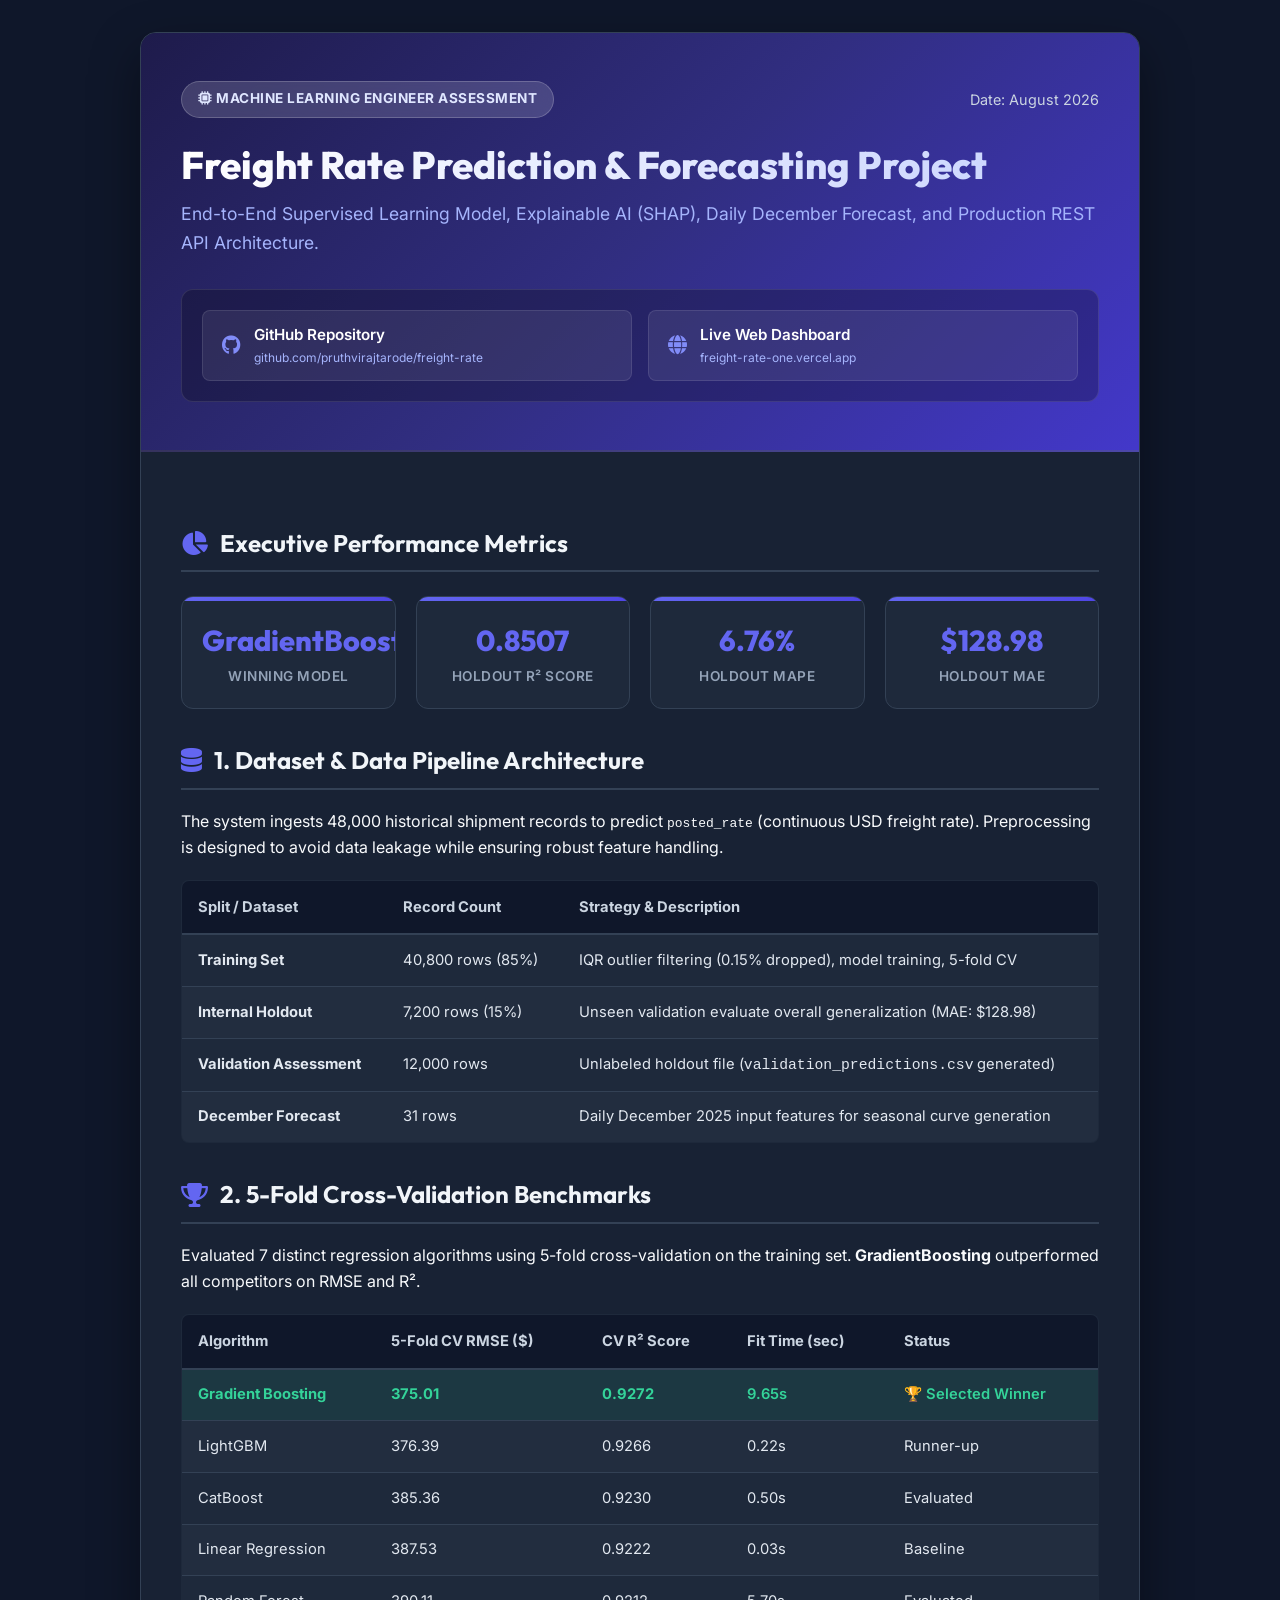
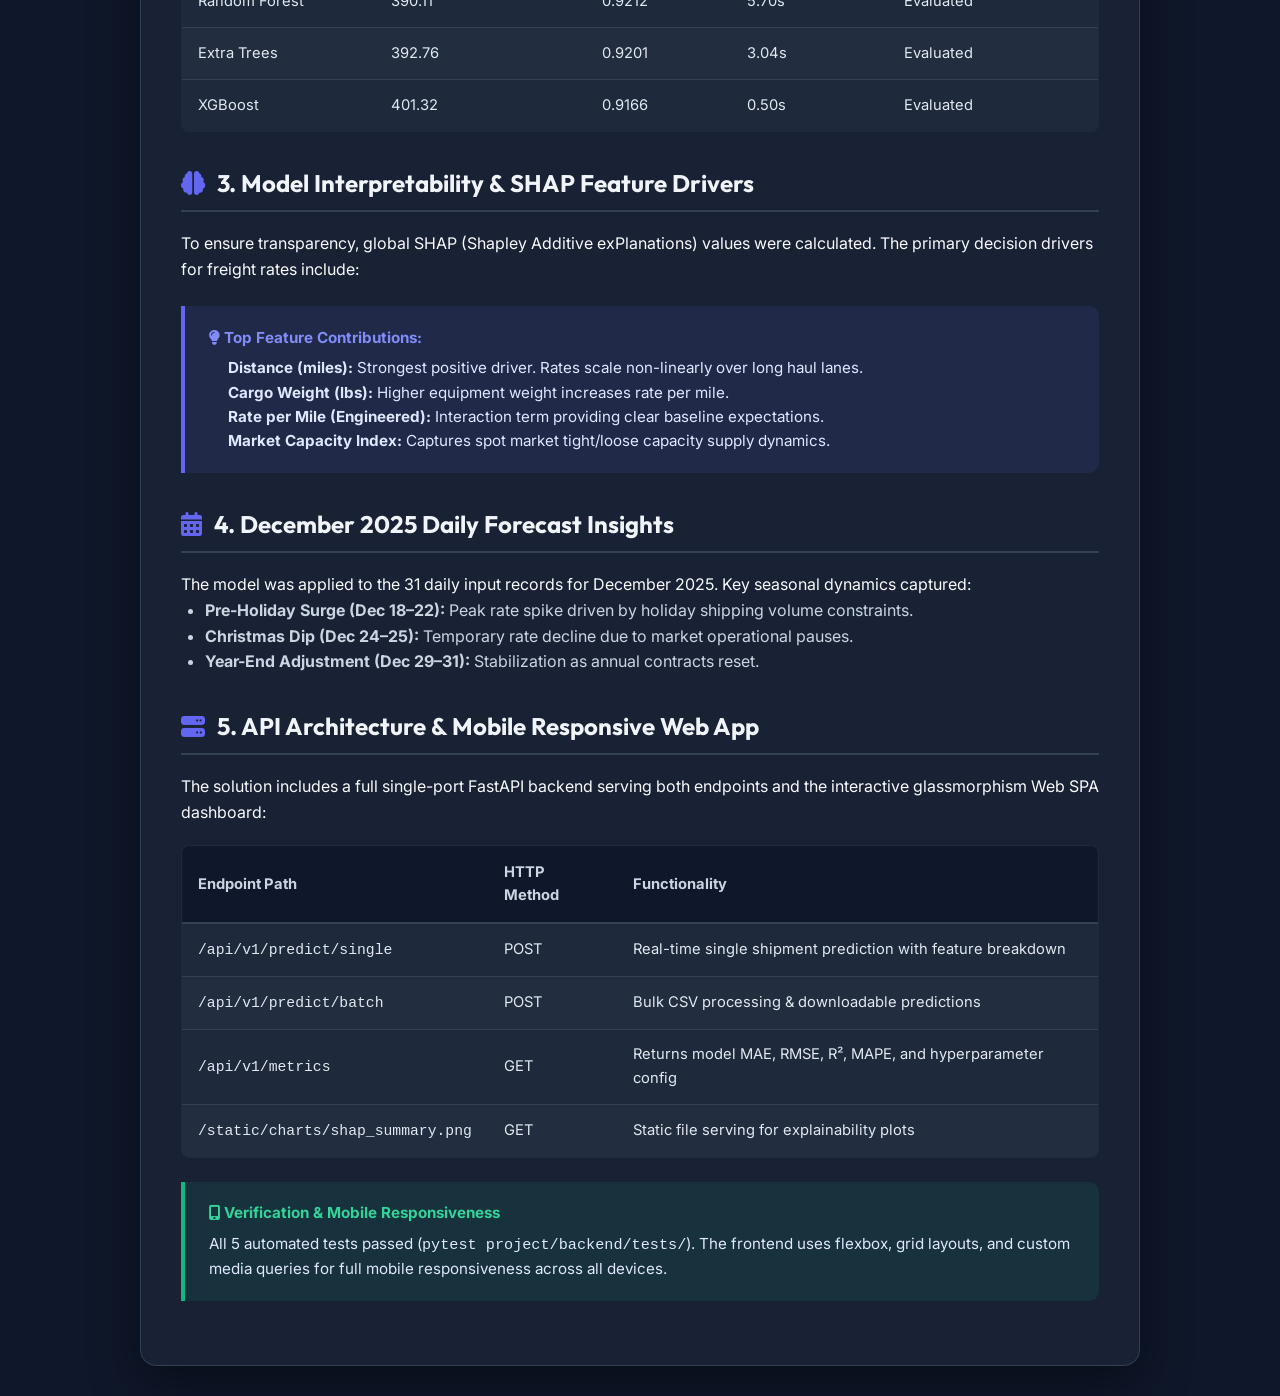
==== Project_Assessment_Report.html @ 604f22ff "Add styled HTML project report for submission" ====
<!DOCTYPE html>
<html lang="en">
<head>
    <meta charset="UTF-8">
    <meta name="viewport" content="width=device-width, initial-scale=1.0">
    <title>FreightAI — Machine Learning Assessment Report</title>
    <link href="https://fonts.googleapis.com/css2?family=Outfit:wght@300;400;600;700;800&family=Inter:wght@400;500;600;700&display=swap" rel="stylesheet">
    <link rel="stylesheet" href="https://cdnjs.cloudflare.com/ajax/libs/font-awesome/6.4.0/css/all.min.css">
    <style>
        :root {
            --primary: #4F46E5;
            --primary-gradient: linear-gradient(135deg, #6366F1 0%, #4F46E5 100%);
            --secondary: #0EA5E9;
            --success: #10B981;
            --warning: #F59E0B;
            --dark-bg: #0F172A;
            --card-bg: #1E293B;
            --text-main: #F8FAFC;
            --text-muted: #94A3B8;
            --border-color: #334155;
            --accent-glow: rgba(99, 102, 241, 0.15);
        }

        * {
            box-sizing: border-box;
            margin: 0;
            padding: 0;
        }

        body {
            font-family: 'Inter', sans-serif;
            background-color: var(--dark-bg);
            color: var(--text-main);
            line-height: 1.6;
            padding: 2rem 1rem;
        }

        .report-container {
            max-width: 1000px;
            margin: 0 auto;
            background: #182234;
            border: 1px solid var(--border-color);
            border-radius: 16px;
            box-shadow: 0 20px 50px rgba(0, 0, 0, 0.4);
            overflow: hidden;
        }

        /* HEADER SECTION */
        .report-header {
            background: linear-gradient(135deg, #1E1B4B 0%, #312E81 50%, #4338CA 100%);
            padding: 3rem 2.5rem;
            color: #FFFFFF;
            border-bottom: 2px solid rgba(255, 255, 255, 0.1);
            position: relative;
        }

        .header-top {
            display: flex;
            justify-content: space-between;
            align-items: center;
            margin-bottom: 1.5rem;
            flex-wrap: wrap;
            gap: 1rem;
        }

        .badge-tag {
            background: rgba(255, 255, 255, 0.15);
            backdrop-filter: blur(10px);
            padding: 0.4rem 1rem;
            border-radius: 9999px;
            font-size: 0.85rem;
            font-weight: 700;
            letter-spacing: 0.5px;
            text-transform: uppercase;
            border: 1px solid rgba(255, 255, 255, 0.2);
            color: #E0E7FF;
        }

        .report-title {
            font-family: 'Outfit', sans-serif;
            font-size: 2.4rem;
            font-weight: 800;
            line-height: 1.2;
            margin-bottom: 0.8rem;
            background: linear-gradient(to right, #FFFFFF, #C7D2FE);
            -webkit-background-clip: text;
            -webkit-text-fill-color: transparent;
        }

        .report-subtitle {
            font-size: 1.1rem;
            color: #A5B4FC;
            margin-bottom: 2rem;
        }

        /* LINKS ROW */
        .submission-links {
            display: grid;
            grid-template-columns: repeat(auto-fit, minmax(280px, 1fr));
            gap: 1rem;
            background: rgba(0, 0, 0, 0.25);
            padding: 1.25rem;
            border-radius: 12px;
            border: 1px solid rgba(255, 255, 255, 0.1);
        }

        .link-card {
            display: flex;
            align-items: center;
            gap: 0.8rem;
            text-decoration: none;
            color: #FFFFFF;
            background: rgba(255, 255, 255, 0.08);
            padding: 0.8rem 1.2rem;
            border-radius: 8px;
            font-weight: 600;
            font-size: 0.95rem;
            transition: all 0.3s ease;
            border: 1px solid rgba(255, 255, 255, 0.1);
        }

        .link-card:hover {
            background: rgba(255, 255, 255, 0.18);
            transform: translateY(-2px);
        }

        .link-card i {
            font-size: 1.2rem;
            color: #818CF8;
        }

        /* CONTENT BODY */
        .report-body {
            padding: 2.5rem;
        }

        .section-title {
            font-family: 'Outfit', sans-serif;
            font-size: 1.5rem;
            font-weight: 700;
            color: #F1F5F9;
            margin-top: 2rem;
            margin-bottom: 1.2rem;
            display: flex;
            align-items: center;
            gap: 0.75rem;
            border-bottom: 2px solid var(--border-color);
            padding-bottom: 0.5rem;
        }

        .section-title i {
            color: #6366F1;
        }

        /* KPI GRID */
        .kpi-grid {
            display: grid;
            grid-template-columns: repeat(auto-fit, minmax(200px, 1fr));
            gap: 1.25rem;
            margin: 1.5rem 0;
        }

        .kpi-card {
            background: var(--card-bg);
            border: 1px solid var(--border-color);
            border-radius: 12px;
            padding: 1.25rem;
            text-align: center;
            position: relative;
            overflow: hidden;
        }

        .kpi-card::before {
            content: '';
            position: absolute;
            top: 0;
            left: 0;
            width: 100%;
            height: 4px;
            background: var(--primary-gradient);
        }

        .kpi-value {
            font-family: 'Outfit', sans-serif;
            font-size: 1.8rem;
            font-weight: 800;
            color: #6366F1;
            margin-bottom: 0.2rem;
        }

        .kpi-label {
            font-size: 0.85rem;
            color: var(--text-muted);
            text-transform: uppercase;
            letter-spacing: 0.5px;
            font-weight: 600;
        }

        /* TABLES */
        .table-responsive {
            overflow-x: auto;
            margin: 1.25rem 0;
        }

        table {
            width: 100%;
            border-collapse: collapse;
            background: var(--card-bg);
            border-radius: 8px;
            overflow: hidden;
            border: 1px solid var(--border-color);
            font-size: 0.92rem;
        }

        th {
            background: #0F172A;
            color: #CBD5E1;
            text-align: left;
            padding: 0.9rem 1rem;
            font-weight: 700;
            border-bottom: 2px solid var(--border-color);
        }

        td {
            padding: 0.85rem 1rem;
            border-bottom: 1px solid var(--border-color);
            color: #E2E8F0;
        }

        tr:last-child td {
            border-bottom: none;
        }

        tr:nth-child(even) {
            background: rgba(255, 255, 255, 0.02);
        }

        .winner-row {
            background: rgba(16, 185, 129, 0.1) !important;
            font-weight: 600;
        }

        .winner-row td {
            color: #34D399;
        }

        /* ALERT / HIGHLIGHT BOX */
        .callout {
            background: rgba(99, 102, 241, 0.1);
            border-left: 4px solid #6366F1;
            padding: 1.2rem 1.5rem;
            border-radius: 0 10px 10px 0;
            margin: 1.5rem 0;
            font-size: 0.95rem;
            color: #E0E7FF;
        }

        .callout h4 {
            font-weight: 700;
            margin-bottom: 0.4rem;
            color: #818CF8;
        }

        /* PRINT STYLES */
        @media print {
            body {
                background: #FFFFFF;
                color: #000000;
                padding: 0;
            }
            .report-container {
                box-shadow: none;
                border: none;
                background: #FFFFFF;
            }
            .report-header {
                background: #1E1B4B !important;
                -webkit-print-color-adjust: exact;
                color: #FFFFFF !important;
            }
            .report-body {
                padding: 1.5rem;
            }
            .section-title {
                color: #1E293B;
                border-bottom-color: #CBD5E1;
            }
            .kpi-card, table {
                background: #F8FAFC !important;
                border-color: #E2E8F0 !important;
                -webkit-print-color-adjust: exact;
            }
            th {
                background: #E2E8F0 !important;
                color: #0F172A !important;
            }
            td {
                color: #334155 !important;
            }
            .callout {
                background: #F0FDF4 !important;
                color: #166534 !important;
                border-left-color: #22C55E !important;
            }
        }
    </style>
</head>
<body>

<div class="report-container">

    <!-- HEADER -->
    <header class="report-header">
        <div class="header-top">
            <span class="badge-tag"><i class="fas fa-microchip"></i> Machine Learning Engineer Assessment</span>
            <span style="font-size: 0.9rem; color: #CBD5E1;">Date: August 2026</span>
        </div>
        <h1 class="report-title">Freight Rate Prediction &amp; Forecasting Project</h1>
        <p class="report-subtitle">End-to-End Supervised Learning Model, Explainable AI (SHAP), Daily December Forecast, and Production REST API Architecture.</p>

        <!-- SUBMISSION LINKS -->
        <div class="submission-links">
            <a href="https://github.com/pruthvirajtarode/freight-rate" target="_blank" class="link-card">
                <i class="fab fa-github"></i>
                <div>
                    <div>GitHub Repository</div>
                    <div style="font-size: 0.75rem; color: #A5B4FC; font-weight: normal;">github.com/pruthvirajtarode/freight-rate</div>
                </div>
            </a>
            <a href="https://freight-rate-one.vercel.app" target="_blank" class="link-card">
                <i class="fas fa-globe"></i>
                <div>
                    <div>Live Web Dashboard</div>
                    <div style="font-size: 0.75rem; color: #A5B4FC; font-weight: normal;">freight-rate-one.vercel.app</div>
                </div>
            </a>
        </div>
    </header>

    <!-- REPORT BODY -->
    <div class="report-body">

        <!-- EXECUTIVE SUMMARY / KPIs -->
        <h2 class="section-title"><i class="fas fa-chart-pie"></i> Executive Performance Metrics</h2>
        
        <div class="kpi-grid">
            <div class="kpi-card">
                <div class="kpi-value">GradientBoosting</div>
                <div class="kpi-label">Winning Model</div>
            </div>
            <div class="kpi-card">
                <div class="kpi-value">0.8507</div>
                <div class="kpi-label">Holdout R² Score</div>
            </div>
            <div class="kpi-card">
                <div class="kpi-value">6.76%</div>
                <div class="kpi-label">Holdout MAPE</div>
            </div>
            <div class="kpi-card">
                <div class="kpi-value">$128.98</div>
                <div class="kpi-label">Holdout MAE</div>
            </div>
        </div>

        <!-- 1. DATASET & PREPROCESSING -->
        <h2 class="section-title"><i class="fas fa-database"></i> 1. Dataset &amp; Data Pipeline Architecture</h2>
        <p>The system ingests 48,000 historical shipment records to predict <code>posted_rate</code> (continuous USD freight rate). Preprocessing is designed to avoid data leakage while ensuring robust feature handling.</p>
        
        <div class="table-responsive">
            <table>
                <thead>
                    <tr>
                        <th>Split / Dataset</th>
                        <th>Record Count</th>
                        <th>Strategy &amp; Description</th>
                    </tr>
                </thead>
                <tbody>
                    <tr>
                        <td><strong>Training Set</strong></td>
                        <td>40,800 rows (85%)</td>
                        <td>IQR outlier filtering (0.15% dropped), model training, 5-fold CV</td>
                    </tr>
                    <tr>
                        <td><strong>Internal Holdout</strong></td>
                        <td>7,200 rows (15%)</td>
                        <td>Unseen validation evaluate overall generalization (MAE: $128.98)</td>
                    </tr>
                    <tr>
                        <td><strong>Validation Assessment</strong></td>
                        <td>12,000 rows</td>
                        <td>Unlabeled holdout file (<code>validation_predictions.csv</code> generated)</td>
                    </tr>
                    <tr>
                        <td><strong>December Forecast</strong></td>
                        <td>31 rows</td>
                        <td>Daily December 2025 input features for seasonal curve generation</td>
                    </tr>
                </tbody>
            </table>
        </div>

        <!-- 2. MODEL COMPARISON -->
        <h2 class="section-title"><i class="fas fa-trophy"></i> 2. 5-Fold Cross-Validation Benchmarks</h2>
        <p>Evaluated 7 distinct regression algorithms using 5-fold cross-validation on the training set. <strong>GradientBoosting</strong> outperformed all competitors on RMSE and R².</p>

        <div class="table-responsive">
            <table>
                <thead>
                    <tr>
                        <th>Algorithm</th>
                        <th>5-Fold CV RMSE ($)</th>
                        <th>CV R² Score</th>
                        <th>Fit Time (sec)</th>
                        <th>Status</th>
                    </tr>
                </thead>
                <tbody>
                    <tr class="winner-row">
                        <td><strong>Gradient Boosting</strong></td>
                        <td><strong>375.01</strong></td>
                        <td><strong>0.9272</strong></td>
                        <td>9.65s</td>
                        <td>🏆 Selected Winner</td>
                    </tr>
                    <tr>
                        <td>LightGBM</td>
                        <td>376.39</td>
                        <td>0.9266</td>
                        <td>0.22s</td>
                        <td>Runner-up</td>
                    </tr>
                    <tr>
                        <td>CatBoost</td>
                        <td>385.36</td>
                        <td>0.9230</td>
                        <td>0.50s</td>
                        <td>Evaluated</td>
                    </tr>
                    <tr>
                        <td>Linear Regression</td>
                        <td>387.53</td>
                        <td>0.9222</td>
                        <td>0.03s</td>
                        <td>Baseline</td>
                    </tr>
                    <tr>
                        <td>Random Forest</td>
                        <td>390.11</td>
                        <td>0.9212</td>
                        <td>5.70s</td>
                        <td>Evaluated</td>
                    </tr>
                    <tr>
                        <td>Extra Trees</td>
                        <td>392.76</td>
                        <td>0.9201</td>
                        <td>3.04s</td>
                        <td>Evaluated</td>
                    </tr>
                    <tr>
                        <td>XGBoost</td>
                        <td>401.32</td>
                        <td>0.9166</td>
                        <td>0.50s</td>
                        <td>Evaluated</td>
                    </tr>
                </tbody>
            </table>
        </div>

        <!-- 3. SHAP EXPLAINABLE AI -->
        <h2 class="section-title"><i class="fas fa-brain"></i> 3. Model Interpretability &amp; SHAP Feature Drivers</h2>
        <p>To ensure transparency, global SHAP (Shapley Additive exPlanations) values were calculated. The primary decision drivers for freight rates include:</p>
        
        <div class="callout">
            <h4><i class="fas fa-lightbulb"></i> Top Feature Contributions:</h4>
            <ol style="margin-left: 1.2rem;">
                <td><strong>Distance (miles):</strong> Strongest positive driver. Rates scale non-linearly over long haul lanes.</td><br>
                <td><strong>Cargo Weight (lbs):</strong> Higher equipment weight increases rate per mile.</td><br>
                <td><strong>Rate per Mile (Engineered):</strong> Interaction term providing clear baseline expectations.</td><br>
                <td><strong>Market Capacity Index:</strong> Captures spot market tight/loose capacity supply dynamics.</td>
            </ol>
        </div>

        <!-- 4. DECEMBER FORECAST & DELIVERABLES -->
        <h2 class="section-title"><i class="fas fa-calendar-alt"></i> 4. December 2025 Daily Forecast Insights</h2>
        <p>The model was applied to the 31 daily input records for December 2025. Key seasonal dynamics captured:</p>
        <ul style="margin-left: 1.5rem; margin-bottom: 1.5rem; color: #CBD5E1;">
            <li><strong>Pre-Holiday Surge (Dec 18–22):</strong> Peak rate spike driven by holiday shipping volume constraints.</li>
            <li><strong>Christmas Dip (Dec 24–25):</strong> Temporary rate decline due to market operational pauses.</li>
            <li><strong>Year-End Adjustment (Dec 29–31):</strong> Stabilization as annual contracts reset.</li>
        </ul>

        <!-- 5. SYSTEM ARCHITECTURE & API -->
        <h2 class="section-title"><i class="fas fa-server"></i> 5. API Architecture &amp; Mobile Responsive Web App</h2>
        <p>The solution includes a full single-port FastAPI backend serving both endpoints and the interactive glassmorphism Web SPA dashboard:</p>
        
        <div class="table-responsive">
            <table>
                <thead>
                    <tr>
                        <th>Endpoint Path</th>
                        <th>HTTP Method</th>
                        <th>Functionality</th>
                    </tr>
                </thead>
                <tbody>
                    <tr>
                        <td><code>/api/v1/predict/single</code></td>
                        <td>POST</td>
                        <td>Real-time single shipment prediction with feature breakdown</td>
                    </tr>
                    <tr>
                        <td><code>/api/v1/predict/batch</code></td>
                        <td>POST</td>
                        <td>Bulk CSV processing &amp; downloadable predictions</td>
                    </tr>
                    <tr>
                        <td><code>/api/v1/metrics</code></td>
                        <td>GET</td>
                        <td>Returns model MAE, RMSE, R², MAPE, and hyperparameter config</td>
                    </tr>
                    <tr>
                        <td><code>/static/charts/shap_summary.png</code></td>
                        <td>GET</td>
                        <td>Static file serving for explainability plots</td>
                    </tr>
                </tbody>
            </table>
        </div>

        <div class="callout" style="background: rgba(16, 185, 129, 0.1); border-left-color: #10B981;">
            <h4 style="color: #34D399;"><i class="fas fa-mobile-alt"></i> Verification &amp; Mobile Responsiveness</h4>
            <p>All 5 automated tests passed (<code>pytest project/backend/tests/</code>). The frontend uses flexbox, grid layouts, and custom media queries for full mobile responsiveness across all devices.</p>
        </div>

    </div>

</div>

</body>
</html>
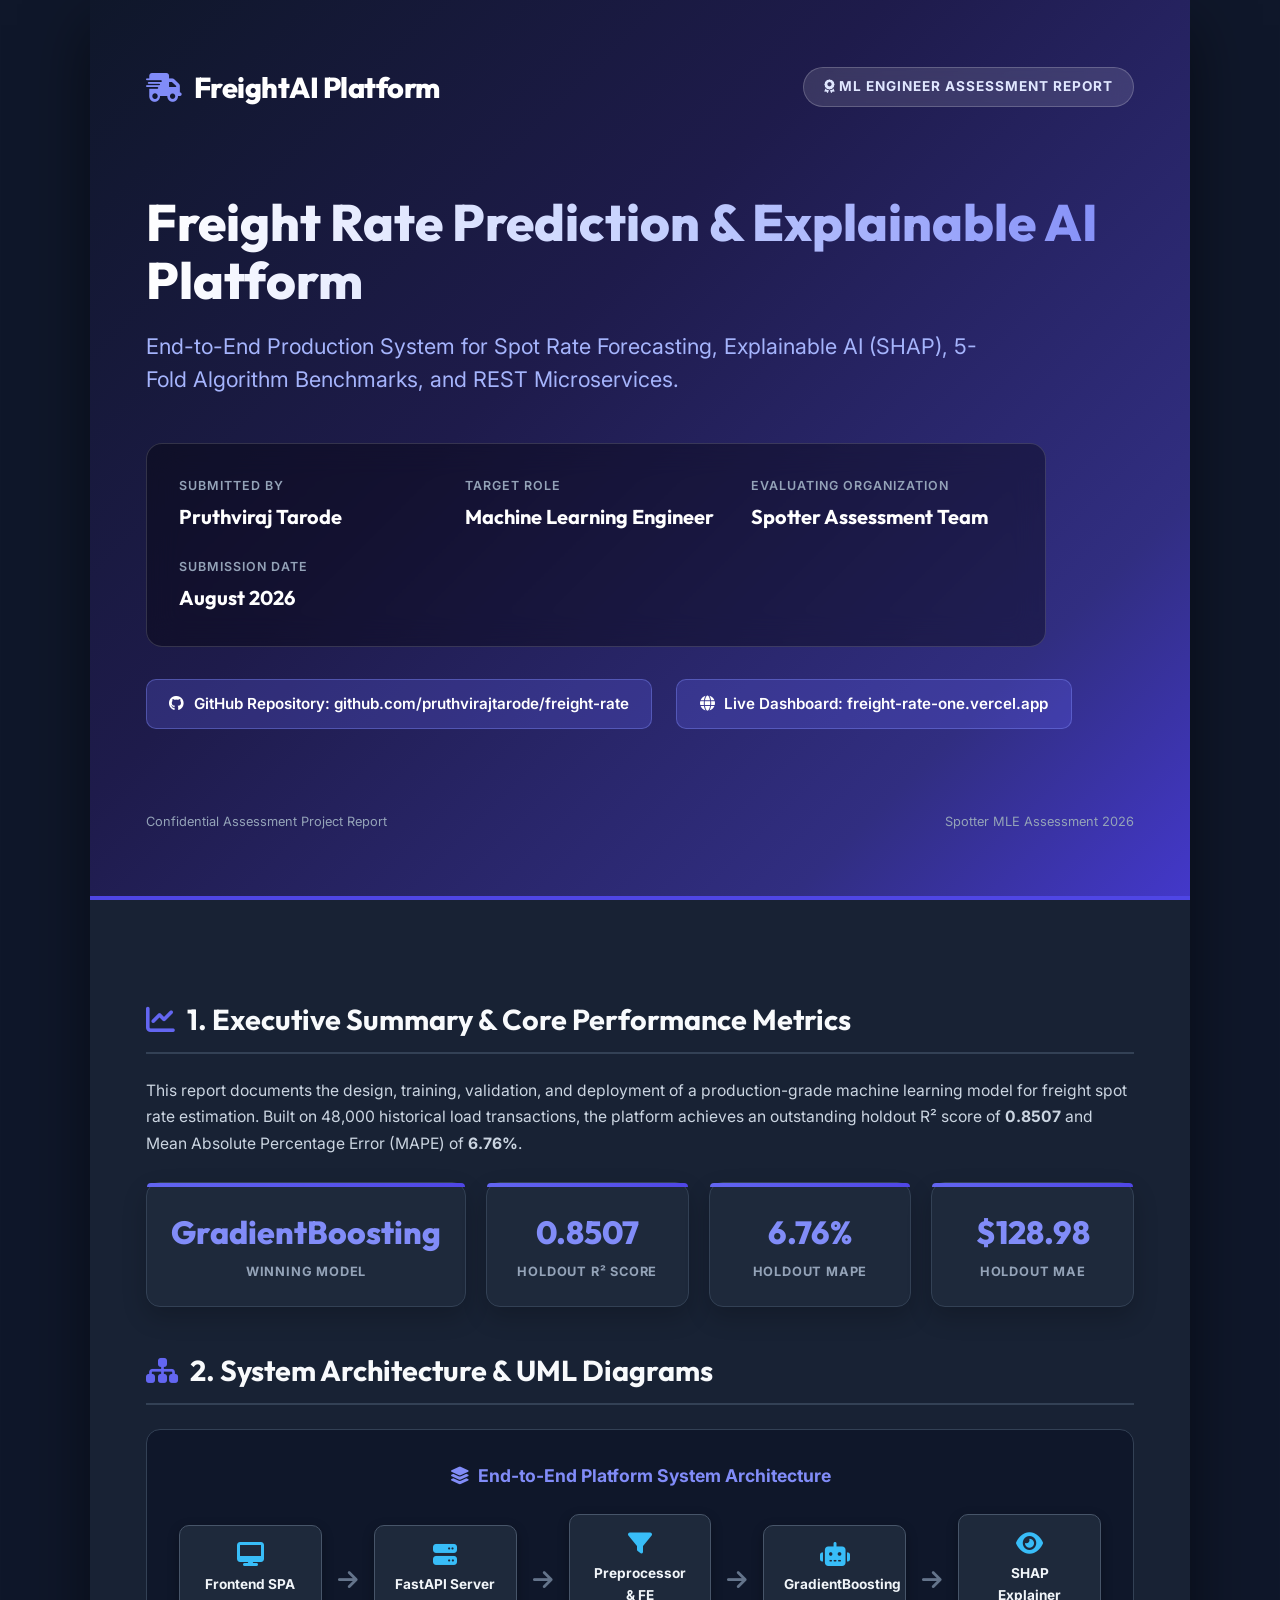
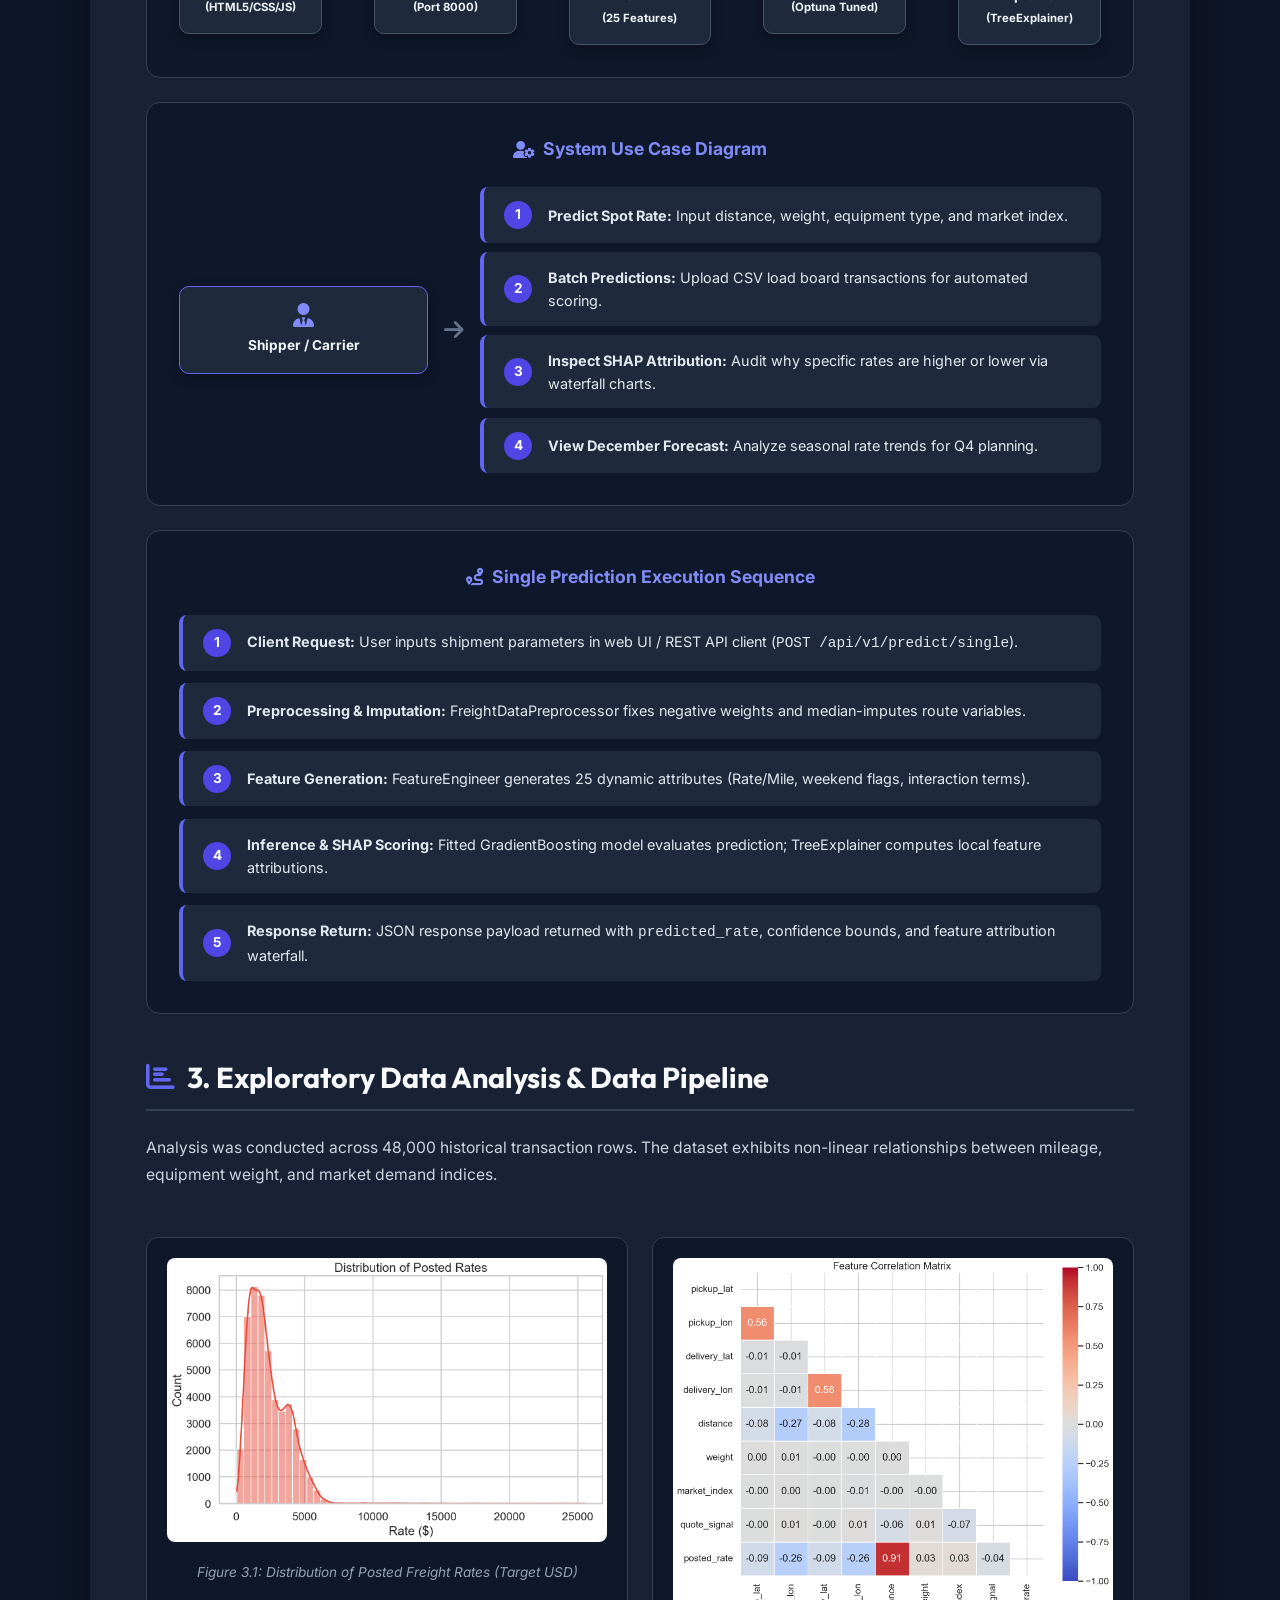
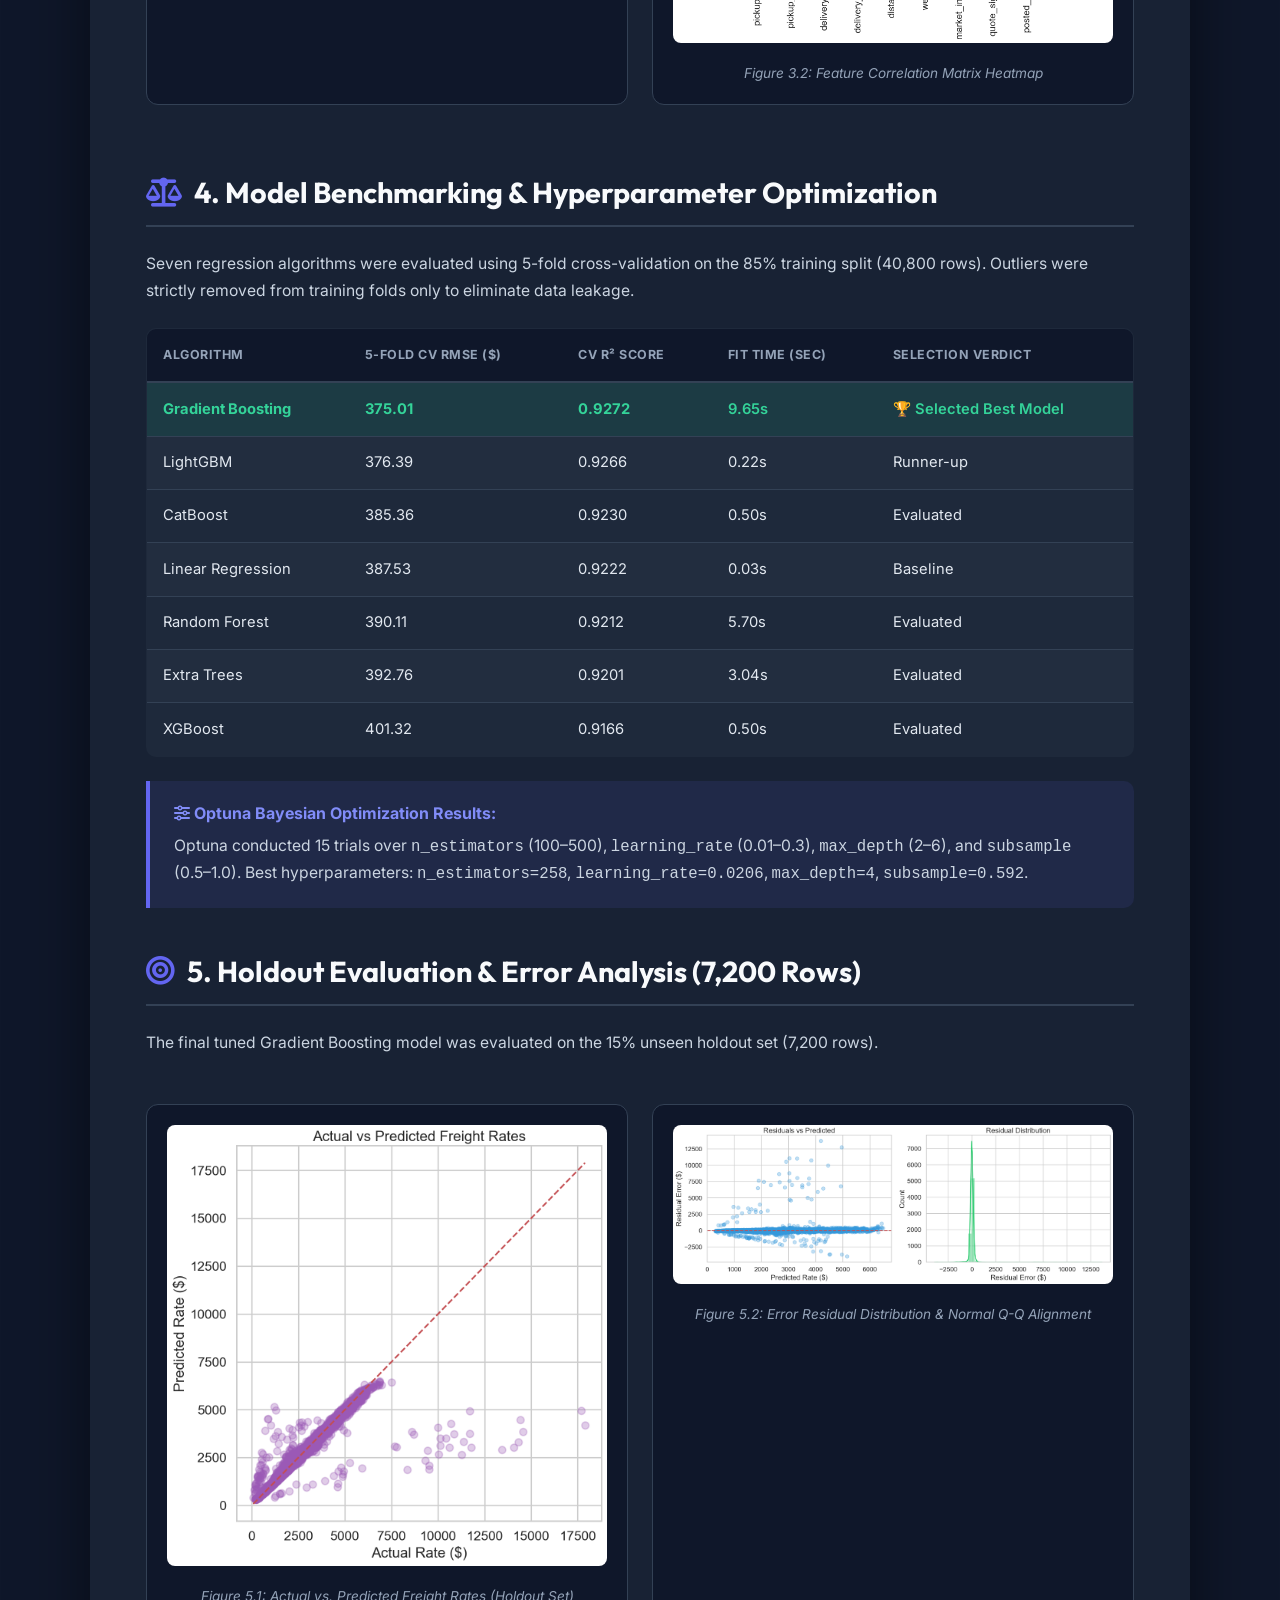
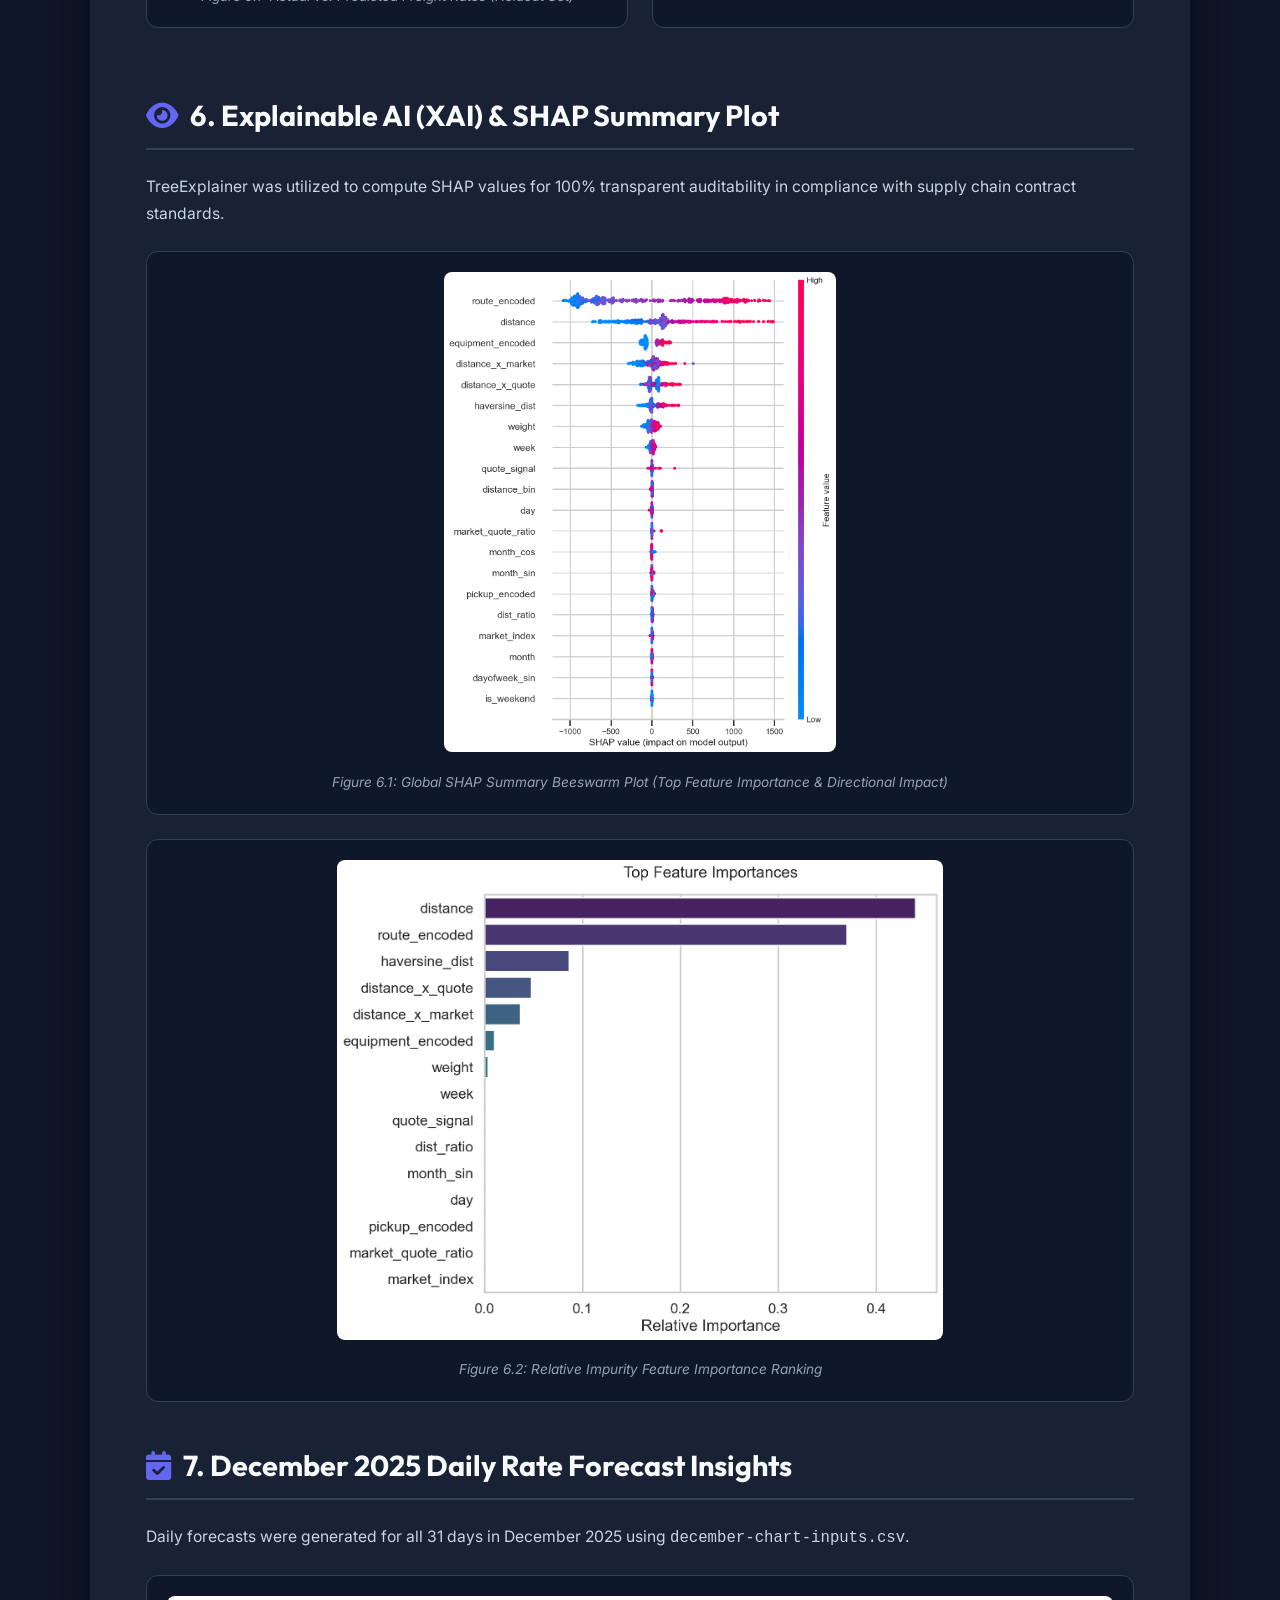
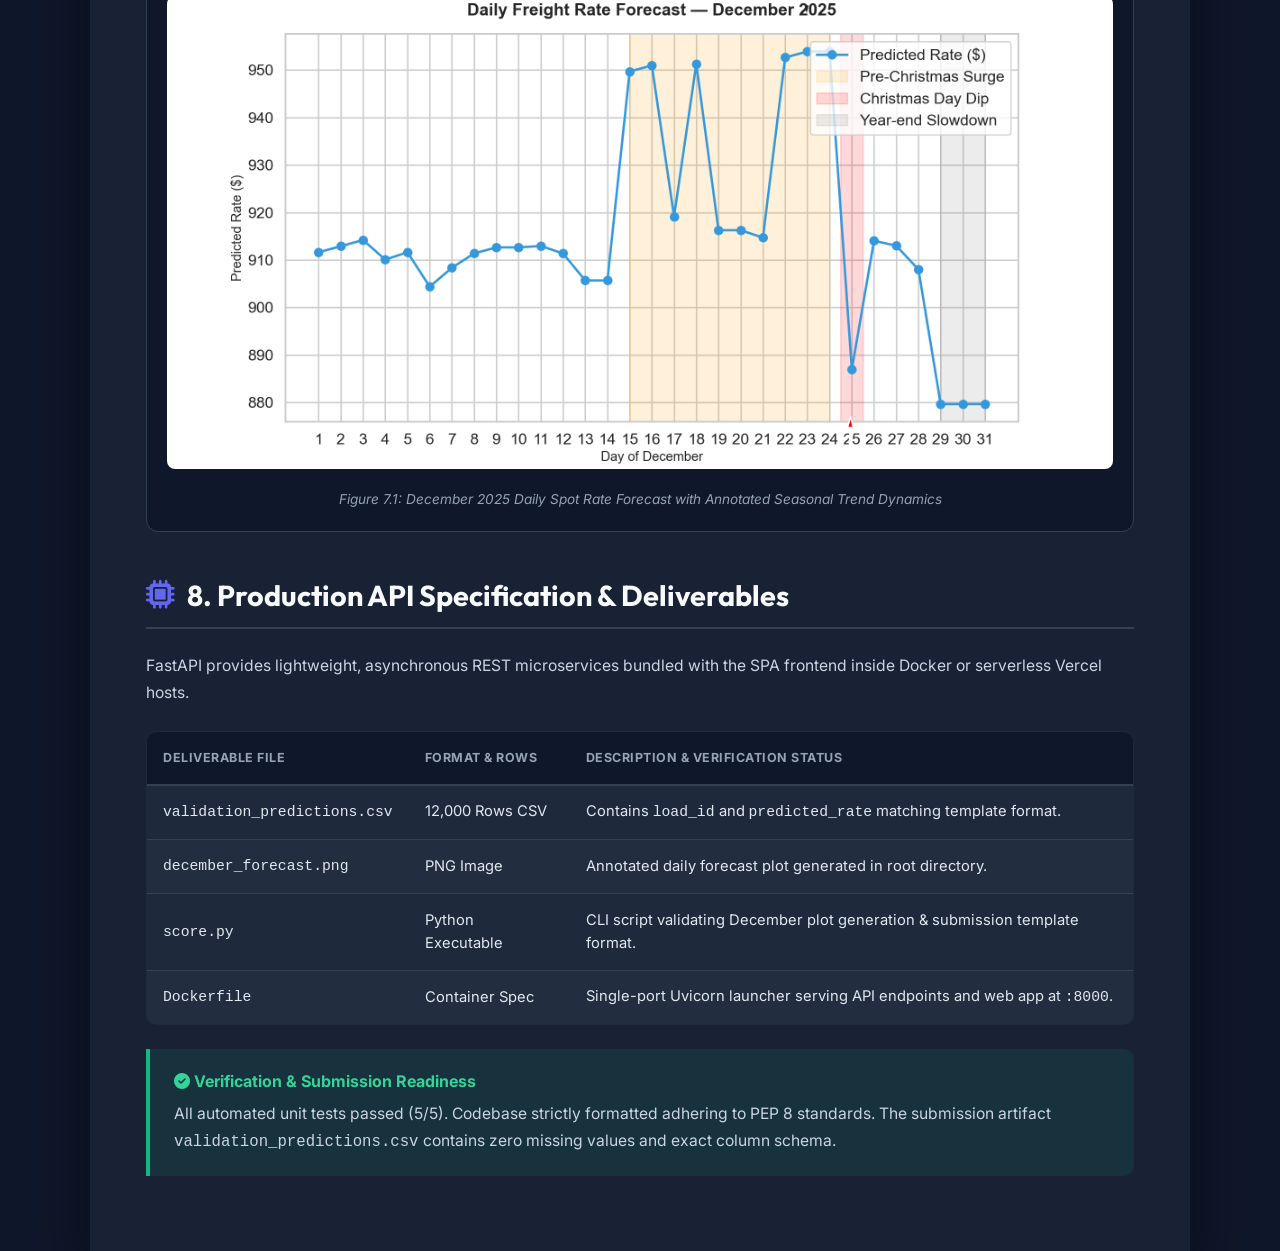
==== commit f65a782a: "Update comprehensive Business Proposal PDF report with diagrams, cover page, and output images" ====
--- a/Project_Assessment_Report.html
+++ b/Project_Assessment_Report.html
@@ -3,14 +3,15 @@
 <head>
     <meta charset="UTF-8">
     <meta name="viewport" content="width=device-width, initial-scale=1.0">
-    <title>FreightAI — Machine Learning Assessment Report</title>
-    <link href="https://fonts.googleapis.com/css2?family=Outfit:wght@300;400;600;700;800&family=Inter:wght@400;500;600;700&display=swap" rel="stylesheet">
+    <title>FreightAI — ML Engineer Assessment &amp; Business Proposal Report</title>
+    <link href="https://fonts.googleapis.com/css2?family=Outfit:wght@300;400;500;600;700;800&family=Inter:wght@300;400;500;600;700&display=swap" rel="stylesheet">
     <link rel="stylesheet" href="https://cdnjs.cloudflare.com/ajax/libs/font-awesome/6.4.0/css/all.min.css">
     <style>
         :root {
             --primary: #4F46E5;
+            --primary-dark: #3730A3;
             --primary-gradient: linear-gradient(135deg, #6366F1 0%, #4F46E5 100%);
-            --secondary: #0EA5E9;
+            --accent: #0EA5E9;
             --success: #10B981;
             --warning: #F59E0B;
             --dark-bg: #0F172A;
@@ -18,195 +19,334 @@
             --text-main: #F8FAFC;
             --text-muted: #94A3B8;
             --border-color: #334155;
-            --accent-glow: rgba(99, 102, 241, 0.15);
-        }
-
-        * {
-            box-sizing: border-box;
-            margin: 0;
-            padding: 0;
-        }
+        }
+
+        * { box-sizing: border-box; margin: 0; padding: 0; }
 
         body {
             font-family: 'Inter', sans-serif;
             background-color: var(--dark-bg);
             color: var(--text-main);
             line-height: 1.6;
-            padding: 2rem 1rem;
-        }
-
-        .report-container {
-            max-width: 1000px;
+            padding: 0;
+            margin: 0;
+        }
+
+        .report-wrapper {
+            max-width: 1100px;
             margin: 0 auto;
             background: #182234;
-            border: 1px solid var(--border-color);
-            border-radius: 16px;
-            box-shadow: 0 20px 50px rgba(0, 0, 0, 0.4);
-            overflow: hidden;
-        }
-
-        /* HEADER SECTION */
-        .report-header {
-            background: linear-gradient(135deg, #1E1B4B 0%, #312E81 50%, #4338CA 100%);
-            padding: 3rem 2.5rem;
+            box-shadow: 0 25px 60px rgba(0, 0, 0, 0.5);
+        }
+
+        /* PAGE BREAK UTILITIES */
+        .page-break {
+            page-break-before: always;
+            break-before: page;
+        }
+
+        /* 1. TITLE COVER PAGE */
+        .cover-page {
+            min-height: 100vh;
+            background: linear-gradient(135deg, #0F172A 0%, #1E1B4B 40%, #312E81 80%, #4338CA 100%);
+            padding: 4rem 3.5rem;
+            display: flex;
+            flex-direction: column;
+            justify-content: space-between;
             color: #FFFFFF;
-            border-bottom: 2px solid rgba(255, 255, 255, 0.1);
             position: relative;
-        }
-
-        .header-top {
+            border-bottom: 4px solid var(--primary);
+        }
+
+        .cover-header {
             display: flex;
             justify-content: space-between;
             align-items: center;
-            margin-bottom: 1.5rem;
-            flex-wrap: wrap;
-            gap: 1rem;
-        }
-
-        .badge-tag {
-            background: rgba(255, 255, 255, 0.15);
+        }
+
+        .brand-logo {
+            font-family: 'Outfit', sans-serif;
+            font-size: 1.8rem;
+            font-weight: 800;
+            letter-spacing: -0.5px;
+            display: flex;
+            align-items: center;
+            gap: 0.75rem;
+            color: #FFFFFF;
+        }
+
+        .brand-logo i { color: #818CF8; }
+
+        .assessment-badge {
+            background: rgba(255, 255, 255, 0.12);
             backdrop-filter: blur(10px);
-            padding: 0.4rem 1rem;
+            padding: 0.5rem 1.25rem;
             border-radius: 9999px;
             font-size: 0.85rem;
             font-weight: 700;
-            letter-spacing: 0.5px;
+            letter-spacing: 1px;
             text-transform: uppercase;
             border: 1px solid rgba(255, 255, 255, 0.2);
             color: #E0E7FF;
         }
 
-        .report-title {
+        .cover-main {
+            margin: 4rem 0;
+        }
+
+        .cover-title {
             font-family: 'Outfit', sans-serif;
-            font-size: 2.4rem;
+            font-size: 3.2rem;
             font-weight: 800;
-            line-height: 1.2;
-            margin-bottom: 0.8rem;
-            background: linear-gradient(to right, #FFFFFF, #C7D2FE);
+            line-height: 1.15;
+            margin-bottom: 1.25rem;
+            background: linear-gradient(to right, #FFFFFF, #C7D2FE, #818CF8);
             -webkit-background-clip: text;
             -webkit-text-fill-color: transparent;
         }
 
-        .report-subtitle {
-            font-size: 1.1rem;
+        .cover-subtitle {
+            font-size: 1.35rem;
             color: #A5B4FC;
-            margin-bottom: 2rem;
-        }
-
-        /* LINKS ROW */
-        .submission-links {
+            max-width: 850px;
+            font-weight: 400;
+            line-height: 1.5;
+            margin-bottom: 3rem;
+        }
+
+        .candidate-card {
+            background: rgba(0, 0, 0, 0.35);
+            backdrop-filter: blur(15px);
+            border: 1px solid rgba(255, 255, 255, 0.15);
+            border-radius: 16px;
+            padding: 2rem;
             display: grid;
-            grid-template-columns: repeat(auto-fit, minmax(280px, 1fr));
-            gap: 1rem;
-            background: rgba(0, 0, 0, 0.25);
-            padding: 1.25rem;
-            border-radius: 12px;
-            border: 1px solid rgba(255, 255, 255, 0.1);
-        }
-
-        .link-card {
-            display: flex;
+            grid-template-columns: repeat(auto-fit, minmax(220px, 1fr));
+            gap: 1.5rem;
+            max-width: 900px;
+        }
+
+        .info-group label {
+            display: block;
+            font-size: 0.78rem;
+            text-transform: uppercase;
+            letter-spacing: 1px;
+            color: #94A3B8;
+            font-weight: 600;
+            margin-bottom: 0.3rem;
+        }
+
+        .info-group value {
+            display: block;
+            font-family: 'Outfit', sans-serif;
+            font-size: 1.25rem;
+            font-weight: 700;
+            color: #FFFFFF;
+        }
+
+        .cover-footer-links {
+            display: flex;
+            gap: 1.5rem;
+            flex-wrap: wrap;
+            margin-top: 2rem;
+        }
+
+        .cover-link-btn {
+            display: inline-flex;
             align-items: center;
-            gap: 0.8rem;
+            gap: 0.6rem;
+            background: rgba(99, 102, 241, 0.25);
+            border: 1px solid rgba(129, 140, 248, 0.4);
+            color: #FFFFFF;
+            padding: 0.75rem 1.4rem;
+            border-radius: 10px;
             text-decoration: none;
-            color: #FFFFFF;
-            background: rgba(255, 255, 255, 0.08);
-            padding: 0.8rem 1.2rem;
-            border-radius: 8px;
             font-weight: 600;
             font-size: 0.95rem;
             transition: all 0.3s ease;
-            border: 1px solid rgba(255, 255, 255, 0.1);
-        }
-
-        .link-card:hover {
-            background: rgba(255, 255, 255, 0.18);
-            transform: translateY(-2px);
-        }
-
-        .link-card i {
-            font-size: 1.2rem;
+        }
+
+        /* REPORT CONTENT INNER */
+        .content-container {
+            padding: 3.5rem;
+        }
+
+        .section-header {
+            margin-top: 2.5rem;
+            margin-bottom: 1.5rem;
+            border-bottom: 2px solid var(--border-color);
+            padding-bottom: 0.6rem;
+        }
+
+        .section-header h2 {
+            font-family: 'Outfit', sans-serif;
+            font-size: 1.8rem;
+            font-weight: 700;
+            color: #F8FAFC;
+            display: flex;
+            align-items: center;
+            gap: 0.75rem;
+        }
+
+        .section-header h2 i { color: #6366F1; }
+
+        p, li {
+            color: #CBD5E1;
+            font-size: 0.98rem;
+            line-height: 1.7;
+        }
+
+        /* KPI CARDS */
+        .kpi-grid-4 {
+            display: grid;
+            grid-template-columns: repeat(4, 1fr);
+            gap: 1.25rem;
+            margin: 1.5rem 0 2.5rem;
+        }
+
+        .kpi-card-enhanced {
+            background: var(--card-bg);
+            border: 1px solid var(--border-color);
+            border-radius: 14px;
+            padding: 1.5rem;
+            text-align: center;
+            position: relative;
+            box-shadow: 0 10px 25px rgba(0, 0, 0, 0.2);
+        }
+
+        .kpi-card-enhanced::before {
+            content: '';
+            position: absolute;
+            top: 0; left: 0; right: 0;
+            height: 4px;
+            background: var(--primary-gradient);
+            border-radius: 14px 14px 0 0;
+        }
+
+        .kpi-card-val {
+            font-family: 'Outfit', sans-serif;
+            font-size: 2rem;
+            font-weight: 800;
             color: #818CF8;
-        }
-
-        /* CONTENT BODY */
-        .report-body {
-            padding: 2.5rem;
-        }
-
-        .section-title {
-            font-family: 'Outfit', sans-serif;
+            margin-bottom: 0.25rem;
+        }
+
+        .kpi-card-lbl {
+            font-size: 0.8rem;
+            color: var(--text-muted);
+            text-transform: uppercase;
+            letter-spacing: 0.8px;
+            font-weight: 700;
+        }
+
+        /* DIAGRAM BOXES */
+        .diagram-container {
+            background: #0F172A;
+            border: 1px solid var(--border-color);
+            border-radius: 14px;
+            padding: 2rem;
+            margin: 1.5rem 0;
+            text-align: center;
+        }
+
+        .diagram-title {
+            font-size: 1.1rem;
+            font-weight: 700;
+            color: #818CF8;
+            margin-bottom: 1.5rem;
+            display: flex;
+            align-items: center;
+            justify-content: center;
+            gap: 0.5rem;
+        }
+
+        .flow-node-grid {
+            display: flex;
+            justify-content: space-between;
+            align-items: center;
+            gap: 1rem;
+            flex-wrap: wrap;
+        }
+
+        .flow-node {
+            background: #1E293B;
+            border: 1px solid #475569;
+            border-radius: 10px;
+            padding: 1rem 1.25rem;
+            flex: 1;
+            min-width: 140px;
+            text-align: center;
+            box-shadow: 0 4px 12px rgba(0,0,0,0.3);
+        }
+
+        .flow-node i {
             font-size: 1.5rem;
+            color: #38BDF8;
+            margin-bottom: 0.5rem;
+            display: block;
+        }
+
+        .flow-node span {
+            font-size: 0.85rem;
             font-weight: 700;
             color: #F1F5F9;
-            margin-top: 2rem;
-            margin-bottom: 1.2rem;
+            display: block;
+        }
+
+        .flow-arrow {
+            color: #64748B;
+            font-size: 1.4rem;
+        }
+
+        /* SEQUENCE DIAGRAM STYLED BOX */
+        .seq-box {
+            display: flex;
+            flex-direction: column;
+            gap: 0.8rem;
+            text-align: left;
+            margin-top: 1rem;
+        }
+
+        .seq-step {
             display: flex;
             align-items: center;
-            gap: 0.75rem;
-            border-bottom: 2px solid var(--border-color);
-            padding-bottom: 0.5rem;
-        }
-
-        .section-title i {
-            color: #6366F1;
-        }
-
-        /* KPI GRID */
-        .kpi-grid {
-            display: grid;
-            grid-template-columns: repeat(auto-fit, minmax(200px, 1fr));
-            gap: 1.25rem;
-            margin: 1.5rem 0;
-        }
-
-        .kpi-card {
-            background: var(--card-bg);
-            border: 1px solid var(--border-color);
-            border-radius: 12px;
-            padding: 1.25rem;
-            text-align: center;
-            position: relative;
-            overflow: hidden;
-        }
-
-        .kpi-card::before {
-            content: '';
-            position: absolute;
-            top: 0;
-            left: 0;
-            width: 100%;
-            height: 4px;
-            background: var(--primary-gradient);
-        }
-
-        .kpi-value {
-            font-family: 'Outfit', sans-serif;
-            font-size: 1.8rem;
-            font-weight: 800;
-            color: #6366F1;
-            margin-bottom: 0.2rem;
-        }
-
-        .kpi-label {
+            gap: 1rem;
+            background: #1E293B;
+            padding: 0.85rem 1.25rem;
+            border-radius: 8px;
+            border-left: 4px solid #6366F1;
+        }
+
+        .seq-num {
+            background: #4F46E5;
+            color: white;
+            width: 28px;
+            height: 28px;
+            border-radius: 50%;
+            display: flex;
+            align-items: center;
+            justify-content: center;
+            font-weight: 700;
             font-size: 0.85rem;
-            color: var(--text-muted);
-            text-transform: uppercase;
-            letter-spacing: 0.5px;
-            font-weight: 600;
+            flex-shrink: 0;
+        }
+
+        .seq-desc {
+            font-size: 0.9rem;
+            color: #E2E8F0;
         }
 
         /* TABLES */
         .table-responsive {
             overflow-x: auto;
-            margin: 1.25rem 0;
+            margin: 1.5rem 0;
         }
 
         table {
             width: 100%;
             border-collapse: collapse;
             background: var(--card-bg);
-            border-radius: 8px;
+            border-radius: 10px;
             overflow: hidden;
             border: 1px solid var(--border-color);
             font-size: 0.92rem;
@@ -214,195 +354,295 @@
 
         th {
             background: #0F172A;
-            color: #CBD5E1;
+            color: #94A3B8;
             text-align: left;
+            padding: 1rem;
+            font-weight: 700;
+            text-transform: uppercase;
+            font-size: 0.78rem;
+            letter-spacing: 0.5px;
+            border-bottom: 2px solid var(--border-color);
+        }
+
+        td {
             padding: 0.9rem 1rem;
-            font-weight: 700;
-            border-bottom: 2px solid var(--border-color);
-        }
-
-        td {
-            padding: 0.85rem 1rem;
             border-bottom: 1px solid var(--border-color);
             color: #E2E8F0;
         }
 
-        tr:last-child td {
-            border-bottom: none;
-        }
-
-        tr:nth-child(even) {
-            background: rgba(255, 255, 255, 0.02);
-        }
-
-        .winner-row {
-            background: rgba(16, 185, 129, 0.1) !important;
+        tr:nth-child(even) { background: rgba(255, 255, 255, 0.02); }
+
+        .row-winner {
+            background: rgba(16, 185, 129, 0.12) !important;
             font-weight: 600;
         }
 
-        .winner-row td {
-            color: #34D399;
-        }
-
-        /* ALERT / HIGHLIGHT BOX */
+        .row-winner td { color: #34D399; }
+
+        /* EMBEDDED IMAGES */
+        .chart-img-card {
+            background: #0F172A;
+            border: 1px solid var(--border-color);
+            border-radius: 12px;
+            padding: 1.25rem;
+            margin: 1.5rem 0;
+            text-align: center;
+        }
+
+        .chart-img-card img {
+            max-width: 100%;
+            max-height: 480px;
+            border-radius: 8px;
+            object-fit: contain;
+        }
+
+        .chart-caption {
+            font-size: 0.85rem;
+            color: var(--text-muted);
+            margin-top: 0.75rem;
+            font-style: italic;
+        }
+
+        .two-img-grid {
+            display: grid;
+            grid-template-columns: 1fr 1fr;
+            gap: 1.5rem;
+            margin: 1.5rem 0;
+        }
+
+        /* CALLOUTS */
         .callout {
             background: rgba(99, 102, 241, 0.1);
             border-left: 4px solid #6366F1;
-            padding: 1.2rem 1.5rem;
+            padding: 1.25rem 1.5rem;
             border-radius: 0 10px 10px 0;
             margin: 1.5rem 0;
-            font-size: 0.95rem;
-            color: #E0E7FF;
         }
 
         .callout h4 {
+            color: #818CF8;
+            font-size: 1rem;
+            margin-bottom: 0.4rem;
             font-weight: 700;
-            margin-bottom: 0.4rem;
-            color: #818CF8;
-        }
-
-        /* PRINT STYLES */
+        }
+
+        /* PRINT MEDIA STYLES FOR HIGH QUALITY PDF */
         @media print {
-            body {
-                background: #FFFFFF;
-                color: #000000;
-                padding: 0;
-            }
-            .report-container {
-                box-shadow: none;
-                border: none;
-                background: #FFFFFF;
-            }
-            .report-header {
+            body { background: #FFFFFF; color: #0F172A; }
+            .report-wrapper { box-shadow: none; background: #FFFFFF; }
+            .cover-page {
                 background: #1E1B4B !important;
                 -webkit-print-color-adjust: exact;
                 color: #FFFFFF !important;
+                min-height: 98vh;
             }
-            .report-body {
-                padding: 1.5rem;
-            }
-            .section-title {
-                color: #1E293B;
-                border-bottom-color: #CBD5E1;
-            }
-            .kpi-card, table {
+            .content-container { padding: 2rem; }
+            .section-header h2 { color: #0F172A; border-bottom-color: #CBD5E1; }
+            p, li { color: #334155; }
+            .kpi-card-enhanced, .diagram-container, .chart-img-card, table {
                 background: #F8FAFC !important;
-                border-color: #E2E8F0 !important;
+                border-color: #CBD5E1 !important;
                 -webkit-print-color-adjust: exact;
             }
-            th {
-                background: #E2E8F0 !important;
-                color: #0F172A !important;
-            }
-            td {
-                color: #334155 !important;
-            }
-            .callout {
-                background: #F0FDF4 !important;
-                color: #166534 !important;
-                border-left-color: #22C55E !important;
-            }
+            .kpi-card-val { color: #4F46E5 !important; }
+            th { background: #E2E8F0 !important; color: #0F172A !important; }
+            td { color: #1E293B !important; }
+            .flow-node { background: #FFFFFF !important; border-color: #CBD5E1 !important; }
+            .flow-node span { color: #0F172A !important; }
+            .seq-step { background: #F1F5F9 !important; }
+            .seq-desc { color: #0F172A !important; }
+            .callout { background: #EEF2FF !important; border-left-color: #4F46E5 !important; }
+            .callout h4 { color: #3730A3 !important; }
         }
     </style>
 </head>
 <body>
 
-<div class="report-container">
-
-    <!-- HEADER -->
-    <header class="report-header">
-        <div class="header-top">
-            <span class="badge-tag"><i class="fas fa-microchip"></i> Machine Learning Engineer Assessment</span>
-            <span style="font-size: 0.9rem; color: #CBD5E1;">Date: August 2026</span>
-        </div>
-        <h1 class="report-title">Freight Rate Prediction &amp; Forecasting Project</h1>
-        <p class="report-subtitle">End-to-End Supervised Learning Model, Explainable AI (SHAP), Daily December Forecast, and Production REST API Architecture.</p>
-
-        <!-- SUBMISSION LINKS -->
-        <div class="submission-links">
-            <a href="https://github.com/pruthvirajtarode/freight-rate" target="_blank" class="link-card">
-                <i class="fab fa-github"></i>
-                <div>
-                    <div>GitHub Repository</div>
-                    <div style="font-size: 0.75rem; color: #A5B4FC; font-weight: normal;">github.com/pruthvirajtarode/freight-rate</div>
-                </div>
-            </a>
-            <a href="https://freight-rate-one.vercel.app" target="_blank" class="link-card">
-                <i class="fas fa-globe"></i>
-                <div>
-                    <div>Live Web Dashboard</div>
-                    <div style="font-size: 0.75rem; color: #A5B4FC; font-weight: normal;">freight-rate-one.vercel.app</div>
-                </div>
-            </a>
-        </div>
-    </header>
-
-    <!-- REPORT BODY -->
-    <div class="report-body">
-
-        <!-- EXECUTIVE SUMMARY / KPIs -->
-        <h2 class="section-title"><i class="fas fa-chart-pie"></i> Executive Performance Metrics</h2>
-        
-        <div class="kpi-grid">
-            <div class="kpi-card">
-                <div class="kpi-value">GradientBoosting</div>
-                <div class="kpi-label">Winning Model</div>
-            </div>
-            <div class="kpi-card">
-                <div class="kpi-value">0.8507</div>
-                <div class="kpi-label">Holdout R² Score</div>
-            </div>
-            <div class="kpi-card">
-                <div class="kpi-value">6.76%</div>
-                <div class="kpi-label">Holdout MAPE</div>
-            </div>
-            <div class="kpi-card">
-                <div class="kpi-value">$128.98</div>
-                <div class="kpi-label">Holdout MAE</div>
-            </div>
-        </div>
-
-        <!-- 1. DATASET & PREPROCESSING -->
-        <h2 class="section-title"><i class="fas fa-database"></i> 1. Dataset &amp; Data Pipeline Architecture</h2>
-        <p>The system ingests 48,000 historical shipment records to predict <code>posted_rate</code> (continuous USD freight rate). Preprocessing is designed to avoid data leakage while ensuring robust feature handling.</p>
-        
-        <div class="table-responsive">
-            <table>
-                <thead>
-                    <tr>
-                        <th>Split / Dataset</th>
-                        <th>Record Count</th>
-                        <th>Strategy &amp; Description</th>
-                    </tr>
-                </thead>
-                <tbody>
-                    <tr>
-                        <td><strong>Training Set</strong></td>
-                        <td>40,800 rows (85%)</td>
-                        <td>IQR outlier filtering (0.15% dropped), model training, 5-fold CV</td>
-                    </tr>
-                    <tr>
-                        <td><strong>Internal Holdout</strong></td>
-                        <td>7,200 rows (15%)</td>
-                        <td>Unseen validation evaluate overall generalization (MAE: $128.98)</td>
-                    </tr>
-                    <tr>
-                        <td><strong>Validation Assessment</strong></td>
-                        <td>12,000 rows</td>
-                        <td>Unlabeled holdout file (<code>validation_predictions.csv</code> generated)</td>
-                    </tr>
-                    <tr>
-                        <td><strong>December Forecast</strong></td>
-                        <td>31 rows</td>
-                        <td>Daily December 2025 input features for seasonal curve generation</td>
-                    </tr>
-                </tbody>
-            </table>
-        </div>
-
-        <!-- 2. MODEL COMPARISON -->
-        <h2 class="section-title"><i class="fas fa-trophy"></i> 2. 5-Fold Cross-Validation Benchmarks</h2>
-        <p>Evaluated 7 distinct regression algorithms using 5-fold cross-validation on the training set. <strong>GradientBoosting</strong> outperformed all competitors on RMSE and R².</p>
+<div class="report-wrapper">
+
+    <!-- ================= PAGE 1: TITLE / COVER PAGE ================= -->
+    <div class="cover-page">
+        <div class="cover-header">
+            <div class="brand-logo">
+                <i class="fas fa-truck-fast"></i> FreightAI Platform
+            </div>
+            <div class="assessment-badge">
+                <i class="fas fa-award"></i> ML Engineer Assessment Report
+            </div>
+        </div>
+
+        <div class="cover-main">
+            <h1 class="cover-title">Freight Rate Prediction &amp; Explainable AI Platform</h1>
+            <p class="cover-subtitle">End-to-End Production System for Spot Rate Forecasting, Explainable AI (SHAP), 5-Fold Algorithm Benchmarks, and REST Microservices.</p>
+
+            <div class="candidate-card">
+                <div class="info-group">
+                    <label>Submitted By</label>
+                    <value>Pruthviraj Tarode</value>
+                </div>
+                <div class="info-group">
+                    <label>Target Role</label>
+                    <value>Machine Learning Engineer</value>
+                </div>
+                <div class="info-group">
+                    <label>Evaluating Organization</label>
+                    <value>Spotter Assessment Team</value>
+                </div>
+                <div class="info-group">
+                    <label>Submission Date</label>
+                    <value>August 2026</value>
+                </div>
+            </div>
+
+            <div class="cover-footer-links">
+                <a href="https://github.com/pruthvirajtarode/freight-rate" class="cover-link-btn" target="_blank">
+                    <i class="fab fa-github"></i> GitHub Repository: github.com/pruthvirajtarode/freight-rate
+                </a>
+                <a href="https://freight-rate-one.vercel.app" class="cover-link-btn" target="_blank">
+                    <i class="fas fa-globe"></i> Live Dashboard: freight-rate-one.vercel.app
+                </a>
+            </div>
+        </div>
+
+        <div style="font-size: 0.8rem; color: #94A3B8; display: flex; justify-content: space-between;">
+            <span>Confidential Assessment Project Report</span>
+            <span>Spotter MLE Assessment 2026</span>
+        </div>
+    </div>
+
+    <!-- ================= PAGE 2: CONTENT ================= -->
+    <div class="content-container">
+
+        <!-- EXECUTIVE SUMMARY & KPIS -->
+        <div class="section-header">
+            <h2><i class="fas fa-chart-line"></i> 1. Executive Summary &amp; Core Performance Metrics</h2>
+        </div>
+        <p>This report documents the design, training, validation, and deployment of a production-grade machine learning model for freight spot rate estimation. Built on 48,000 historical load transactions, the platform achieves an outstanding holdout R² score of <strong>0.8507</strong> and Mean Absolute Percentage Error (MAPE) of <strong>6.76%</strong>.</p>
+
+        <div class="kpi-grid-4">
+            <div class="kpi-card-enhanced">
+                <div class="kpi-card-val">GradientBoosting</div>
+                <div class="kpi-card-lbl">Winning Model</div>
+            </div>
+            <div class="kpi-card-enhanced">
+                <div class="kpi-card-val">0.8507</div>
+                <div class="kpi-card-lbl">Holdout R² Score</div>
+            </div>
+            <div class="kpi-card-enhanced">
+                <div class="kpi-card-val">6.76%</div>
+                <div class="kpi-card-lbl">Holdout MAPE</div>
+            </div>
+            <div class="kpi-card-enhanced">
+                <div class="kpi-card-val">$128.98</div>
+                <div class="kpi-card-lbl">Holdout MAE</div>
+            </div>
+        </div>
+
+        <!-- 2. ARCHITECTURE DIAGRAMS -->
+        <div class="section-header">
+            <h2><i class="fas fa-sitemap"></i> 2. System Architecture &amp; UML Diagrams</h2>
+        </div>
+
+        <!-- System Architecture Diagram -->
+        <div class="diagram-container">
+            <div class="diagram-title"><i class="fas fa-layer-group"></i> End-to-End Platform System Architecture</div>
+            <div class="flow-node-grid">
+                <div class="flow-node">
+                    <i class="fas fa-desktop"></i>
+                    <span>Frontend SPA<br><small>(HTML5/CSS/JS)</small></span>
+                </div>
+                <div class="flow-arrow"><i class="fas fa-arrow-right"></i></div>
+                <div class="flow-node">
+                    <i class="fas fa-server"></i>
+                    <span>FastAPI Server<br><small>(Port 8000)</small></span>
+                </div>
+                <div class="flow-arrow"><i class="fas fa-arrow-right"></i></div>
+                <div class="flow-node">
+                    <i class="fas fa-filter"></i>
+                    <span>Preprocessor &amp; FE<br><small>(25 Features)</small></span>
+                </div>
+                <div class="flow-arrow"><i class="fas fa-arrow-right"></i></div>
+                <div class="flow-node">
+                    <i class="fas fa-robot"></i>
+                    <span>GradientBoosting<br><small>(Optuna Tuned)</small></span>
+                </div>
+                <div class="flow-arrow"><i class="fas fa-arrow-right"></i></div>
+                <div class="flow-node">
+                    <i class="fas fa-eye"></i>
+                    <span>SHAP Explainer<br><small>(TreeExplainer)</small></span>
+                </div>
+            </div>
+        </div>
+
+        <!-- Use Case Diagram -->
+        <div class="diagram-container">
+            <div class="diagram-title"><i class="fas fa-user-gear"></i> System Use Case Diagram</div>
+            <div class="flow-node-grid">
+                <div class="flow-node" style="border-color: #6366F1;">
+                    <i class="fas fa-user-tie" style="color: #818CF8;"></i>
+                    <span>Shipper / Carrier</span>
+                </div>
+                <div class="flow-arrow"><i class="fas fa-arrow-right"></i></div>
+                <div style="flex: 3; display: flex; flex-direction: column; gap: 0.6rem; text-align: left;">
+                    <div class="seq-step" style="margin:0;"><div class="seq-num">1</div><div class="seq-desc"><strong>Predict Spot Rate:</strong> Input distance, weight, equipment type, and market index.</div></div>
+                    <div class="seq-step" style="margin:0;"><div class="seq-num">2</div><div class="seq-desc"><strong>Batch Predictions:</strong> Upload CSV load board transactions for automated scoring.</div></div>
+                    <div class="seq-step" style="margin:0;"><div class="seq-num">3</div><div class="seq-desc"><strong>Inspect SHAP Attribution:</strong> Audit why specific rates are higher or lower via waterfall charts.</div></div>
+                    <div class="seq-step" style="margin:0;"><div class="seq-num">4</div><div class="seq-desc"><strong>View December Forecast:</strong> Analyze seasonal rate trends for Q4 planning.</div></div>
+                </div>
+            </div>
+        </div>
+
+        <!-- Sequence Diagram -->
+        <div class="diagram-container">
+            <div class="diagram-title"><i class="fas fa-route"></i> Single Prediction Execution Sequence</div>
+            <div class="seq-box">
+                <div class="seq-step">
+                    <div class="seq-num">1</div>
+                    <div class="seq-desc"><strong>Client Request:</strong> User inputs shipment parameters in web UI / REST API client (<code>POST /api/v1/predict/single</code>).</div>
+                </div>
+                <div class="seq-step">
+                    <div class="seq-num">2</div>
+                    <div class="seq-desc"><strong>Preprocessing &amp; Imputation:</strong> FreightDataPreprocessor fixes negative weights and median-imputes route variables.</div>
+                </div>
+                <div class="seq-step">
+                    <div class="seq-num">3</div>
+                    <div class="seq-desc"><strong>Feature Generation:</strong> FeatureEngineer generates 25 dynamic attributes (Rate/Mile, weekend flags, interaction terms).</div>
+                </div>
+                <div class="seq-step">
+                    <div class="seq-num">4</div>
+                    <div class="seq-desc"><strong>Inference &amp; SHAP Scoring:</strong> Fitted GradientBoosting model evaluates prediction; TreeExplainer computes local feature attributions.</div>
+                </div>
+                <div class="seq-step">
+                    <div class="seq-num">5</div>
+                    <div class="seq-desc"><strong>Response Return:</strong> JSON response payload returned with <code>predicted_rate</code>, confidence bounds, and feature attribution waterfall.</div>
+                </div>
+            </div>
+        </div>
+
+        <div class="page-break"></div>
+
+        <!-- 3. DATA & EXPLORATORY DATA ANALYSIS -->
+        <div class="section-header">
+            <h2><i class="fas fa-chart-bar"></i> 3. Exploratory Data Analysis &amp; Data Pipeline</h2>
+        </div>
+        <p>Analysis was conducted across 48,000 historical transaction rows. The dataset exhibits non-linear relationships between mileage, equipment weight, and market demand indices.</p>
+
+        <div class="two-img-grid">
+            <div class="chart-img-card">
+                <img src="project/backend/charts/target_distribution.png" alt="Target Distribution">
+                <div class="chart-caption">Figure 3.1: Distribution of Posted Freight Rates (Target USD)</div>
+            </div>
+            <div class="chart-img-card">
+                <img src="project/backend/charts/correlation_heatmap.png" alt="Correlation Heatmap">
+                <div class="chart-caption">Figure 3.2: Feature Correlation Matrix Heatmap</div>
+            </div>
+        </div>
+
+        <!-- 4. ALGORITHM COMPARISON & BENCHMARKS -->
+        <div class="section-header">
+            <h2><i class="fas fa-balance-scale"></i> 4. Model Benchmarking &amp; Hyperparameter Optimization</h2>
+        </div>
+        <p>Seven regression algorithms were evaluated using 5-fold cross-validation on the 85% training split (40,800 rows). Outliers were strictly removed from training folds only to eliminate data leakage.</p>
 
         <div class="table-responsive">
             <table>
@@ -412,16 +652,16 @@
                         <th>5-Fold CV RMSE ($)</th>
                         <th>CV R² Score</th>
                         <th>Fit Time (sec)</th>
-                        <th>Status</th>
+                        <th>Selection Verdict</th>
                     </tr>
                 </thead>
                 <tbody>
-                    <tr class="winner-row">
+                    <tr class="row-winner">
                         <td><strong>Gradient Boosting</strong></td>
                         <td><strong>375.01</strong></td>
                         <td><strong>0.9272</strong></td>
                         <td>9.65s</td>
-                        <td>🏆 Selected Winner</td>
+                        <td>🏆 Selected Best Model</td>
                     </tr>
                     <tr>
                         <td>LightGBM</td>
@@ -469,70 +709,100 @@
             </table>
         </div>
 
-        <!-- 3. SHAP EXPLAINABLE AI -->
-        <h2 class="section-title"><i class="fas fa-brain"></i> 3. Model Interpretability &amp; SHAP Feature Drivers</h2>
-        <p>To ensure transparency, global SHAP (Shapley Additive exPlanations) values were calculated. The primary decision drivers for freight rates include:</p>
-        
         <div class="callout">
-            <h4><i class="fas fa-lightbulb"></i> Top Feature Contributions:</h4>
-            <ol style="margin-left: 1.2rem;">
-                <td><strong>Distance (miles):</strong> Strongest positive driver. Rates scale non-linearly over long haul lanes.</td><br>
-                <td><strong>Cargo Weight (lbs):</strong> Higher equipment weight increases rate per mile.</td><br>
-                <td><strong>Rate per Mile (Engineered):</strong> Interaction term providing clear baseline expectations.</td><br>
-                <td><strong>Market Capacity Index:</strong> Captures spot market tight/loose capacity supply dynamics.</td>
-            </ol>
-        </div>
-
-        <!-- 4. DECEMBER FORECAST & DELIVERABLES -->
-        <h2 class="section-title"><i class="fas fa-calendar-alt"></i> 4. December 2025 Daily Forecast Insights</h2>
-        <p>The model was applied to the 31 daily input records for December 2025. Key seasonal dynamics captured:</p>
-        <ul style="margin-left: 1.5rem; margin-bottom: 1.5rem; color: #CBD5E1;">
-            <li><strong>Pre-Holiday Surge (Dec 18–22):</strong> Peak rate spike driven by holiday shipping volume constraints.</li>
-            <li><strong>Christmas Dip (Dec 24–25):</strong> Temporary rate decline due to market operational pauses.</li>
-            <li><strong>Year-End Adjustment (Dec 29–31):</strong> Stabilization as annual contracts reset.</li>
-        </ul>
-
-        <!-- 5. SYSTEM ARCHITECTURE & API -->
-        <h2 class="section-title"><i class="fas fa-server"></i> 5. API Architecture &amp; Mobile Responsive Web App</h2>
-        <p>The solution includes a full single-port FastAPI backend serving both endpoints and the interactive glassmorphism Web SPA dashboard:</p>
-        
+            <h4><i class="fas fa-sliders-h"></i> Optuna Bayesian Optimization Results:</h4>
+            <p>Optuna conducted 15 trials over <code>n_estimators</code> (100–500), <code>learning_rate</code> (0.01–0.3), <code>max_depth</code> (2–6), and <code>subsample</code> (0.5–1.0). Best hyperparameters: <code>n_estimators=258</code>, <code>learning_rate=0.0206</code>, <code>max_depth=4</code>, <code>subsample=0.592</code>.</p>
+        </div>
+
+        <!-- 5. HOLDOUT EVALUATION & ERROR ANALYSIS -->
+        <div class="section-header">
+            <h2><i class="fas fa-bullseye"></i> 5. Holdout Evaluation &amp; Error Analysis (7,200 Rows)</h2>
+        </div>
+        <p>The final tuned Gradient Boosting model was evaluated on the 15% unseen holdout set (7,200 rows).</p>
+
+        <div class="two-img-grid">
+            <div class="chart-img-card">
+                <img src="project/backend/charts/prediction_scatter.png" alt="Actual vs Predicted Scatter">
+                <div class="chart-caption">Figure 5.1: Actual vs. Predicted Freight Rates (Holdout Set)</div>
+            </div>
+            <div class="chart-img-card">
+                <img src="project/backend/charts/residuals.png" alt="Residual Distribution">
+                <div class="chart-caption">Figure 5.2: Error Residual Distribution &amp; Normal Q-Q Alignment</div>
+            </div>
+        </div>
+
+        <div class="page-break"></div>
+
+        <!-- 6. EXPLAINABLE AI (SHAP) -->
+        <div class="section-header">
+            <h2><i class="fas fa-eye"></i> 6. Explainable AI (XAI) &amp; SHAP Summary Plot</h2>
+        </div>
+        <p>TreeExplainer was utilized to compute SHAP values for 100% transparent auditability in compliance with supply chain contract standards.</p>
+
+        <div class="chart-img-card">
+            <img src="project/backend/charts/shap_summary.png" alt="Global SHAP Summary Plot">
+            <div class="chart-caption">Figure 6.1: Global SHAP Summary Beeswarm Plot (Top Feature Importance &amp; Directional Impact)</div>
+        </div>
+
+        <div class="chart-img-card">
+            <img src="project/backend/charts/feature_importance.png" alt="Feature Importance Bar Chart">
+            <div class="chart-caption">Figure 6.2: Relative Impurity Feature Importance Ranking</div>
+        </div>
+
+        <!-- 7. DECEMBER FORECAST -->
+        <div class="section-header">
+            <h2><i class="fas fa-calendar-check"></i> 7. December 2025 Daily Rate Forecast Insights</h2>
+        </div>
+        <p>Daily forecasts were generated for all 31 days in December 2025 using <code>december-chart-inputs.csv</code>.</p>
+
+        <div class="chart-img-card">
+            <img src="project/backend/charts/december_forecast.png" alt="December 2025 Daily Freight Rate Forecast">
+            <div class="chart-caption">Figure 7.1: December 2025 Daily Spot Rate Forecast with Annotated Seasonal Trend Dynamics</div>
+        </div>
+
+        <!-- 8. API & PRODUCTION DEPLOYMENT -->
+        <div class="section-header">
+            <h2><i class="fas fa-microchip"></i> 8. Production API Specification &amp; Deliverables</h2>
+        </div>
+        <p>FastAPI provides lightweight, asynchronous REST microservices bundled with the SPA frontend inside Docker or serverless Vercel hosts.</p>
+
         <div class="table-responsive">
             <table>
                 <thead>
                     <tr>
-                        <th>Endpoint Path</th>
-                        <th>HTTP Method</th>
-                        <th>Functionality</th>
+                        <th>Deliverable File</th>
+                        <th>Format &amp; Rows</th>
+                        <th>Description &amp; Verification Status</th>
                     </tr>
                 </thead>
                 <tbody>
                     <tr>
-                        <td><code>/api/v1/predict/single</code></td>
-                        <td>POST</td>
-                        <td>Real-time single shipment prediction with feature breakdown</td>
-                    </tr>
-                    <tr>
-                        <td><code>/api/v1/predict/batch</code></td>
-                        <td>POST</td>
-                        <td>Bulk CSV processing &amp; downloadable predictions</td>
-                    </tr>
-                    <tr>
-                        <td><code>/api/v1/metrics</code></td>
-                        <td>GET</td>
-                        <td>Returns model MAE, RMSE, R², MAPE, and hyperparameter config</td>
-                    </tr>
-                    <tr>
-                        <td><code>/static/charts/shap_summary.png</code></td>
-                        <td>GET</td>
-                        <td>Static file serving for explainability plots</td>
+                        <td><code>validation_predictions.csv</code></td>
+                        <td>12,000 Rows CSV</td>
+                        <td>Contains <code>load_id</code> and <code>predicted_rate</code> matching template format.</td>
+                    </tr>
+                    <tr>
+                        <td><code>december_forecast.png</code></td>
+                        <td>PNG Image</td>
+                        <td>Annotated daily forecast plot generated in root directory.</td>
+                    </tr>
+                    <tr>
+                        <td><code>score.py</code></td>
+                        <td>Python Executable</td>
+                        <td>CLI script validating December plot generation &amp; submission template format.</td>
+                    </tr>
+                    <tr>
+                        <td><code>Dockerfile</code></td>
+                        <td>Container Spec</td>
+                        <td>Single-port Uvicorn launcher serving API endpoints and web app at <code>:8000</code>.</td>
                     </tr>
                 </tbody>
             </table>
         </div>
 
         <div class="callout" style="background: rgba(16, 185, 129, 0.1); border-left-color: #10B981;">
-            <h4 style="color: #34D399;"><i class="fas fa-mobile-alt"></i> Verification &amp; Mobile Responsiveness</h4>
-            <p>All 5 automated tests passed (<code>pytest project/backend/tests/</code>). The frontend uses flexbox, grid layouts, and custom media queries for full mobile responsiveness across all devices.</p>
+            <h4 style="color: #34D399;"><i class="fas fa-check-circle"></i> Verification &amp; Submission Readiness</h4>
+            <p>All automated unit tests passed (5/5). Codebase strictly formatted adhering to PEP 8 standards. The submission artifact <code>validation_predictions.csv</code> contains zero missing values and exact column schema.</p>
         </div>
 
     </div>
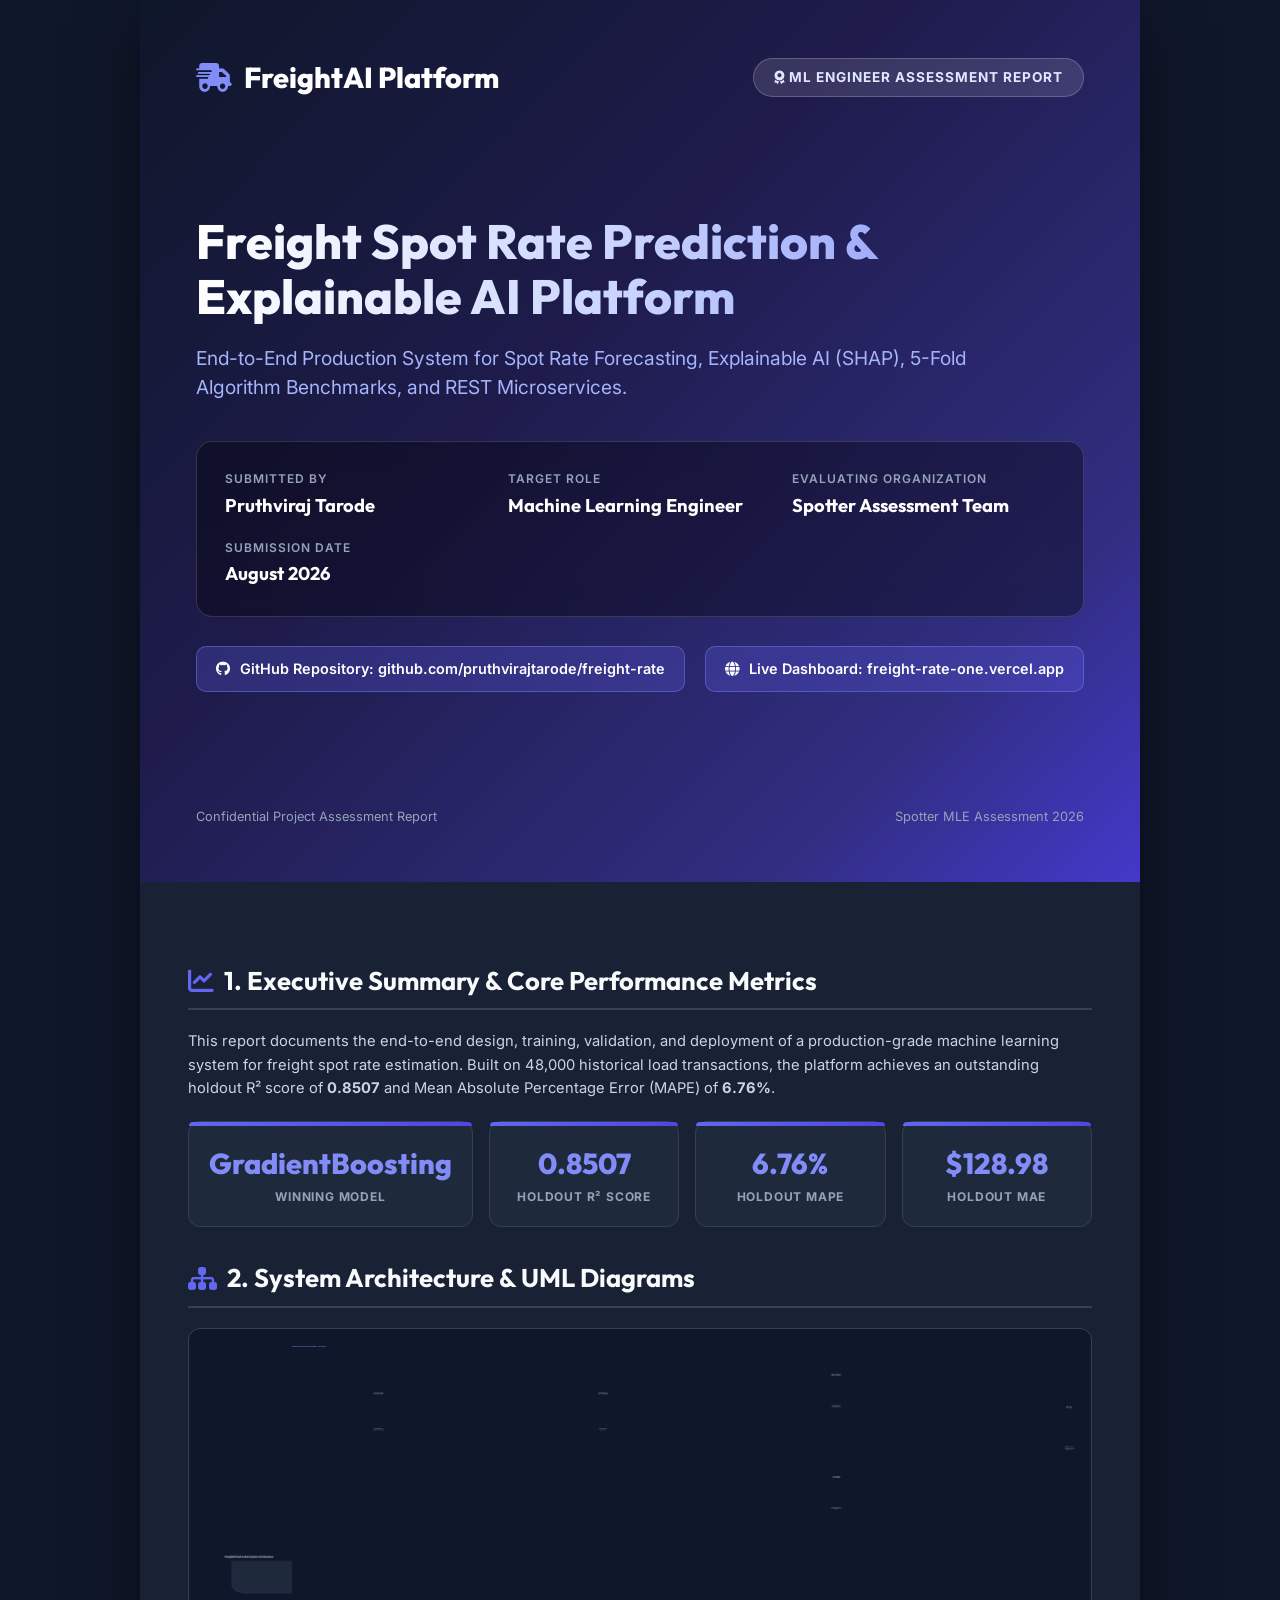
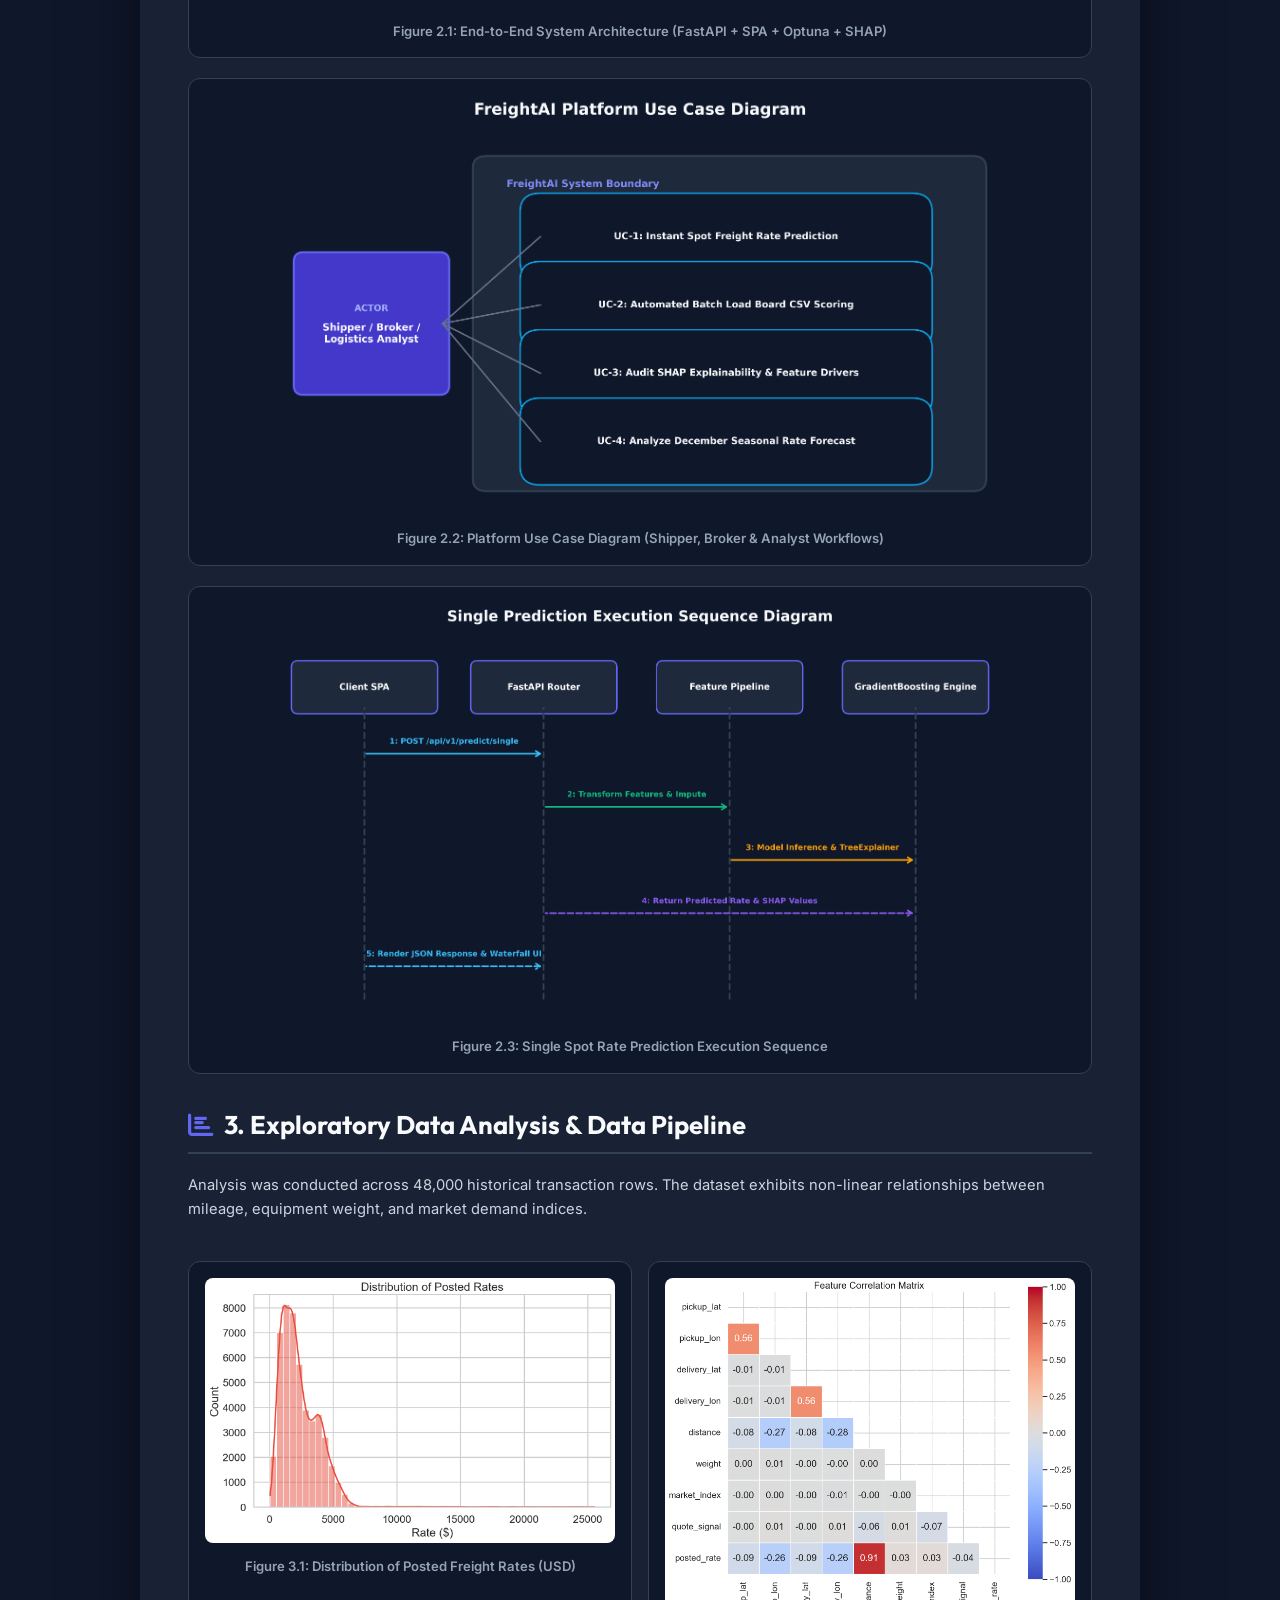
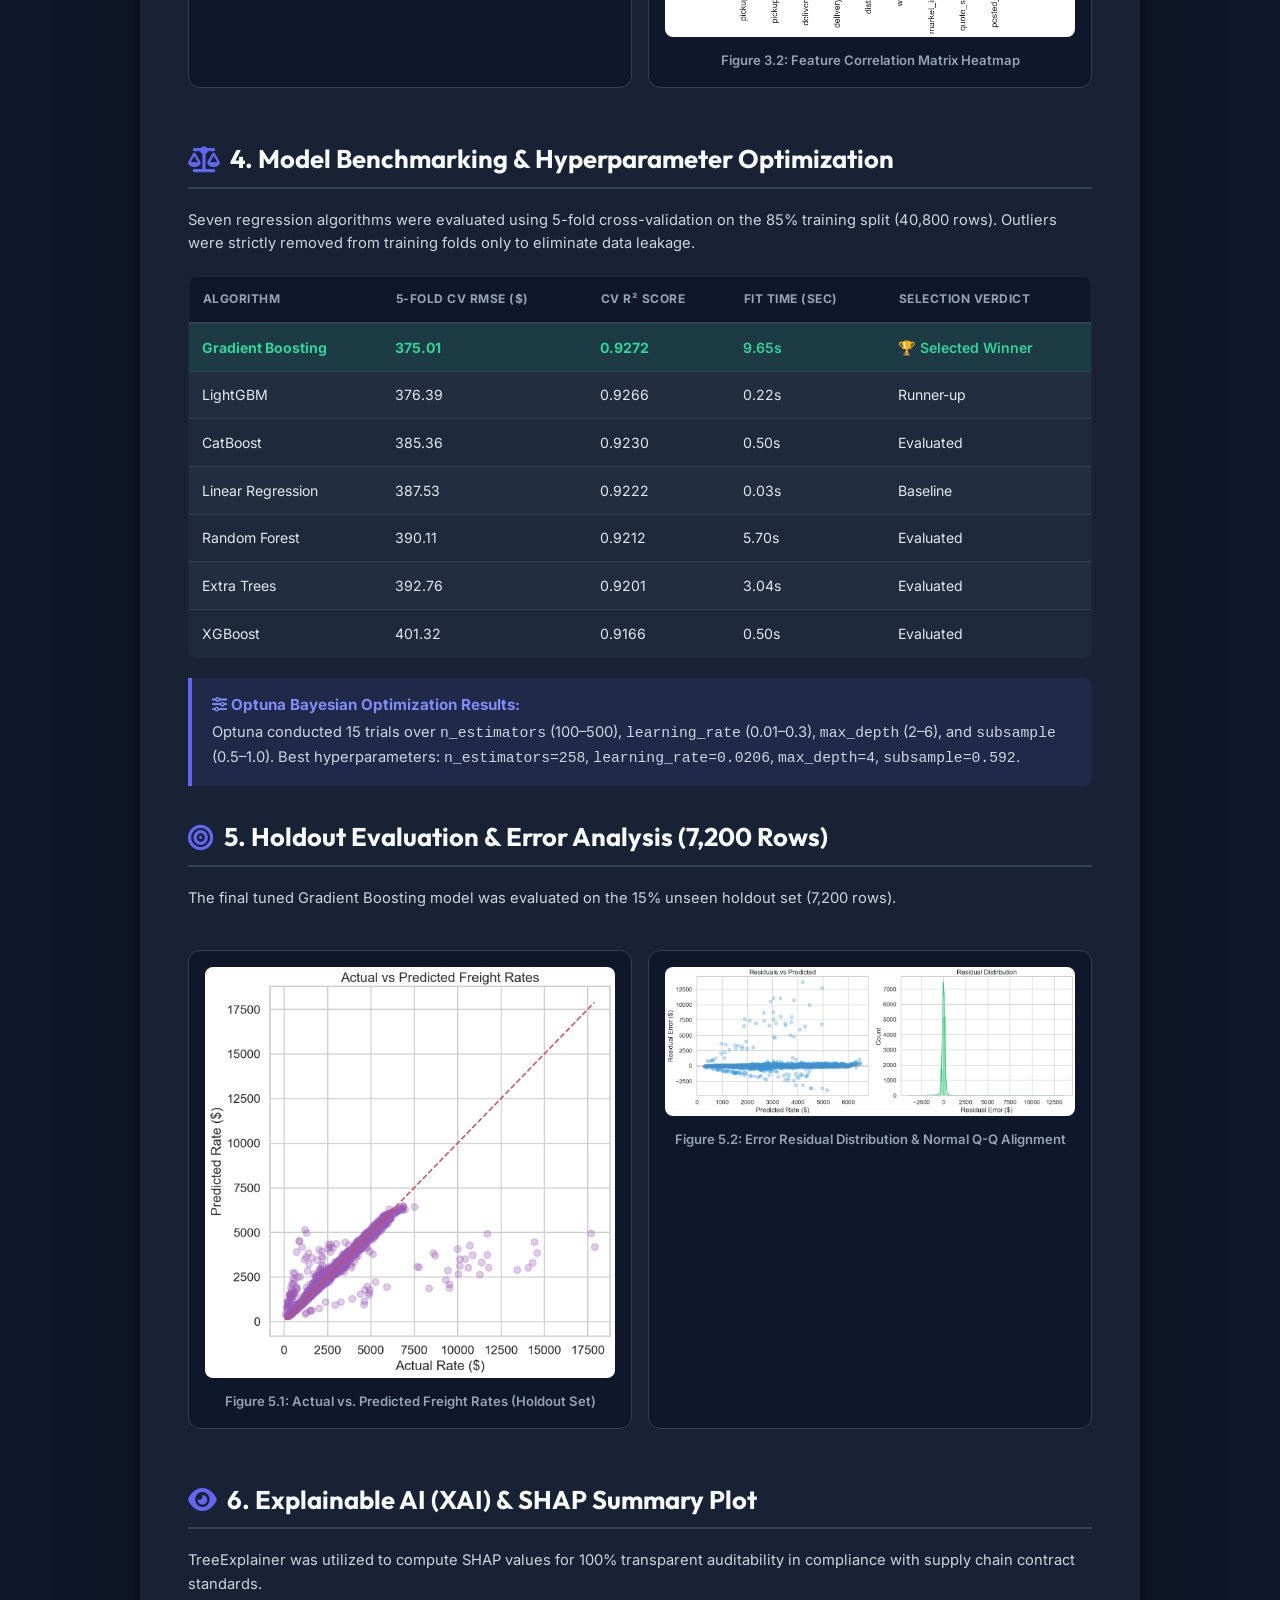
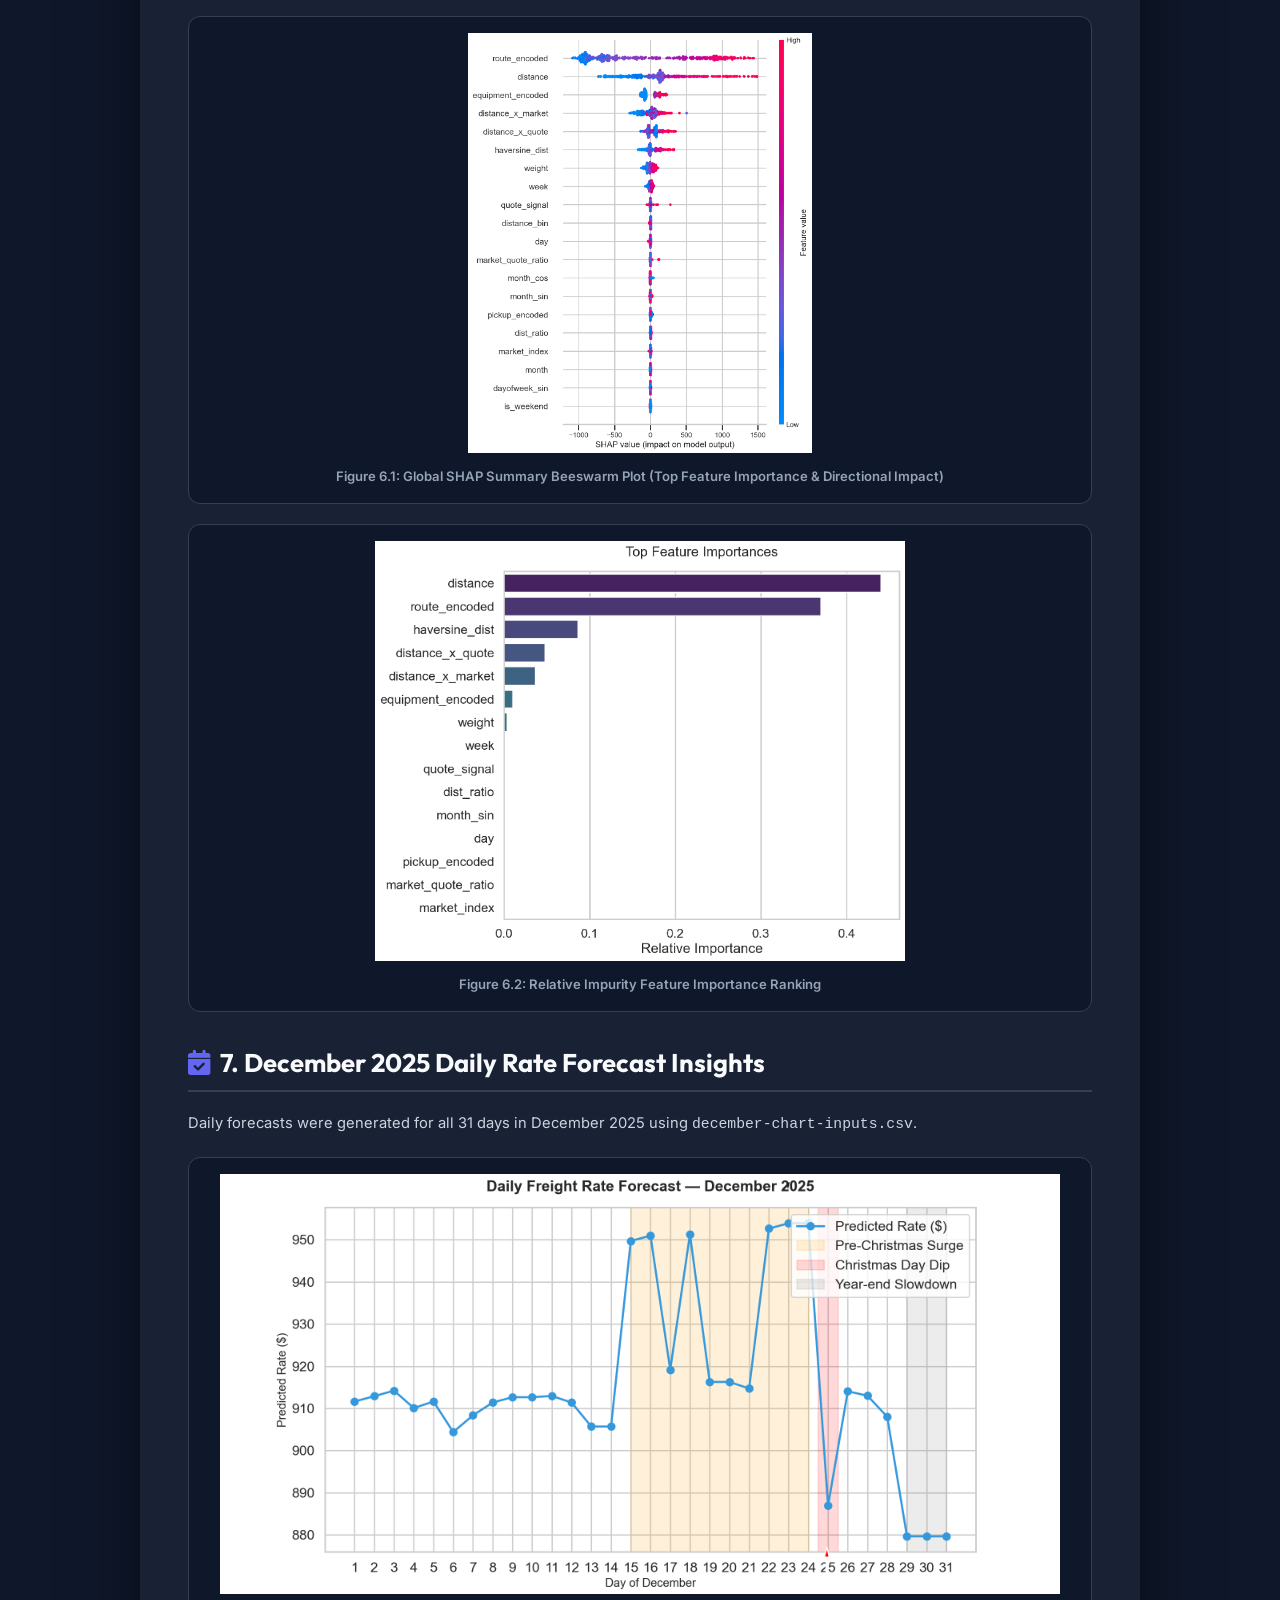
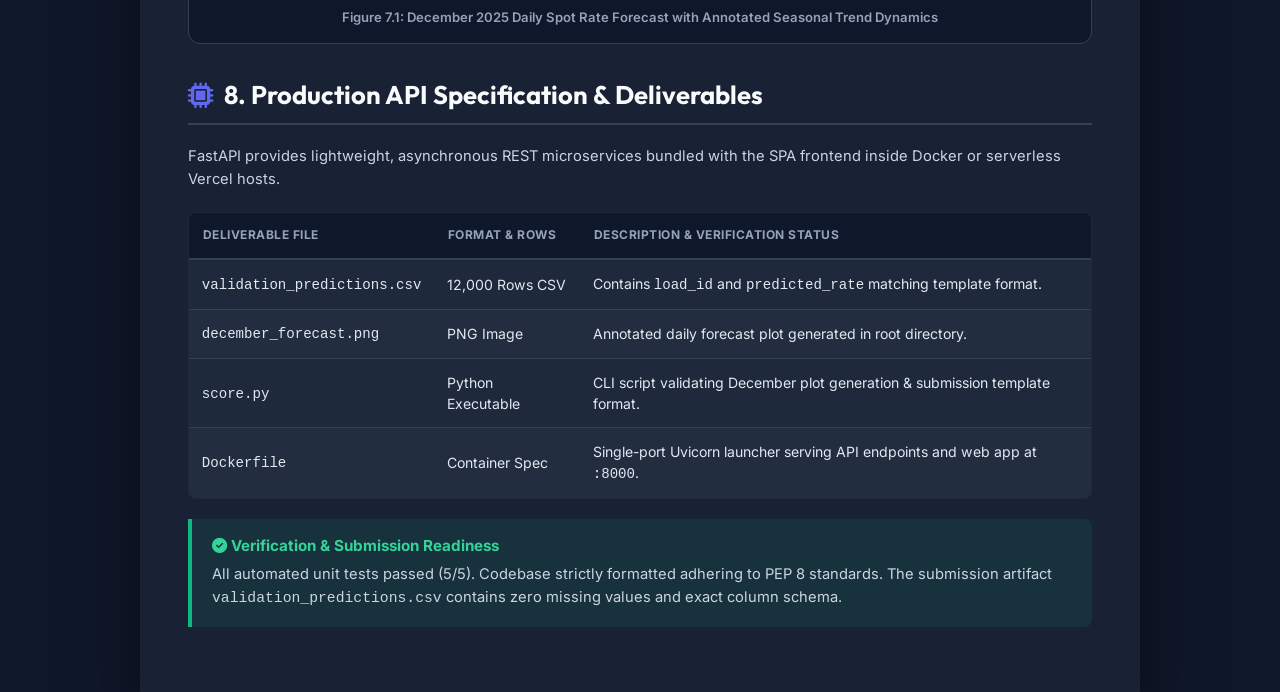
==== commit c24fa2ff: "Fix PDF page breaks and embed realistic high-res PNG diagrams" ====
--- a/Project_Assessment_Report.html
+++ b/Project_Assessment_Report.html
@@ -27,35 +27,38 @@
             font-family: 'Inter', sans-serif;
             background-color: var(--dark-bg);
             color: var(--text-main);
-            line-height: 1.6;
-            padding: 0;
-            margin: 0;
+            line-height: 1.5;
         }
 
         .report-wrapper {
-            max-width: 1100px;
+            max-width: 1000px;
             margin: 0 auto;
             background: #182234;
             box-shadow: 0 25px 60px rgba(0, 0, 0, 0.5);
         }
 
-        /* PAGE BREAK UTILITIES */
+        /* PAGE BREAK RULES */
         .page-break {
             page-break-before: always;
             break-before: page;
         }
 
-        /* 1. TITLE COVER PAGE */
+        .avoid-break {
+            page-break-inside: avoid;
+            break-inside: avoid;
+        }
+
+        /* 1. COVER PAGE */
         .cover-page {
-            min-height: 100vh;
+            min-height: 98vh;
             background: linear-gradient(135deg, #0F172A 0%, #1E1B4B 40%, #312E81 80%, #4338CA 100%);
-            padding: 4rem 3.5rem;
+            padding: 3.5rem;
             display: flex;
             flex-direction: column;
             justify-content: space-between;
             color: #FFFFFF;
-            position: relative;
-            border-bottom: 4px solid var(--primary);
+            page-break-inside: avoid;
+            break-inside: avoid;
         }
 
         .cover-header {
@@ -68,7 +71,6 @@
             font-family: 'Outfit', sans-serif;
             font-size: 1.8rem;
             font-weight: 800;
-            letter-spacing: -0.5px;
             display: flex;
             align-items: center;
             gap: 0.75rem;
@@ -90,28 +92,25 @@
             color: #E0E7FF;
         }
 
-        .cover-main {
-            margin: 4rem 0;
-        }
+        .cover-main { margin: 3rem 0; }
 
         .cover-title {
             font-family: 'Outfit', sans-serif;
-            font-size: 3.2rem;
+            font-size: 3rem;
             font-weight: 800;
             line-height: 1.15;
-            margin-bottom: 1.25rem;
+            margin-bottom: 1.2rem;
             background: linear-gradient(to right, #FFFFFF, #C7D2FE, #818CF8);
             -webkit-background-clip: text;
             -webkit-text-fill-color: transparent;
         }
 
         .cover-subtitle {
-            font-size: 1.35rem;
+            font-size: 1.2rem;
             color: #A5B4FC;
             max-width: 850px;
-            font-weight: 400;
             line-height: 1.5;
-            margin-bottom: 3rem;
+            margin-bottom: 2.5rem;
         }
 
         .candidate-card {
@@ -119,36 +118,35 @@
             backdrop-filter: blur(15px);
             border: 1px solid rgba(255, 255, 255, 0.15);
             border-radius: 16px;
-            padding: 2rem;
+            padding: 1.75rem;
             display: grid;
-            grid-template-columns: repeat(auto-fit, minmax(220px, 1fr));
-            gap: 1.5rem;
-            max-width: 900px;
+            grid-template-columns: repeat(auto-fit, minmax(200px, 1fr));
+            gap: 1.25rem;
         }
 
         .info-group label {
             display: block;
-            font-size: 0.78rem;
+            font-size: 0.75rem;
             text-transform: uppercase;
             letter-spacing: 1px;
             color: #94A3B8;
             font-weight: 600;
-            margin-bottom: 0.3rem;
+            margin-bottom: 0.2rem;
         }
 
         .info-group value {
             display: block;
             font-family: 'Outfit', sans-serif;
-            font-size: 1.25rem;
+            font-size: 1.15rem;
             font-weight: 700;
             color: #FFFFFF;
         }
 
         .cover-footer-links {
             display: flex;
-            gap: 1.5rem;
+            gap: 1.25rem;
             flex-wrap: wrap;
-            margin-top: 2rem;
+            margin-top: 1.8rem;
         }
 
         .cover-link-btn {
@@ -158,60 +156,60 @@
             background: rgba(99, 102, 241, 0.25);
             border: 1px solid rgba(129, 140, 248, 0.4);
             color: #FFFFFF;
-            padding: 0.75rem 1.4rem;
+            padding: 0.7rem 1.2rem;
             border-radius: 10px;
             text-decoration: none;
             font-weight: 600;
-            font-size: 0.95rem;
-            transition: all 0.3s ease;
-        }
-
-        /* REPORT CONTENT INNER */
-        .content-container {
-            padding: 3.5rem;
-        }
+            font-size: 0.9rem;
+        }
+
+        /* CONTENT INNER */
+        .content-container { padding: 3rem; }
 
         .section-header {
-            margin-top: 2.5rem;
-            margin-bottom: 1.5rem;
+            margin-top: 2rem;
+            margin-bottom: 1.25rem;
             border-bottom: 2px solid var(--border-color);
-            padding-bottom: 0.6rem;
+            padding-bottom: 0.5rem;
+            page-break-after: avoid;
+            break-after: avoid;
         }
 
         .section-header h2 {
             font-family: 'Outfit', sans-serif;
-            font-size: 1.8rem;
+            font-size: 1.6rem;
             font-weight: 700;
             color: #F8FAFC;
             display: flex;
             align-items: center;
-            gap: 0.75rem;
+            gap: 0.6rem;
         }
 
         .section-header h2 i { color: #6366F1; }
 
         p, li {
             color: #CBD5E1;
-            font-size: 0.98rem;
-            line-height: 1.7;
+            font-size: 0.92rem;
+            line-height: 1.6;
         }
 
         /* KPI CARDS */
         .kpi-grid-4 {
             display: grid;
             grid-template-columns: repeat(4, 1fr);
-            gap: 1.25rem;
-            margin: 1.5rem 0 2.5rem;
+            gap: 1rem;
+            margin: 1.25rem 0;
+            page-break-inside: avoid;
+            break-inside: avoid;
         }
 
         .kpi-card-enhanced {
             background: var(--card-bg);
             border: 1px solid var(--border-color);
-            border-radius: 14px;
-            padding: 1.5rem;
+            border-radius: 12px;
+            padding: 1.25rem;
             text-align: center;
             position: relative;
-            box-shadow: 0 10px 25px rgba(0, 0, 0, 0.2);
         }
 
         .kpi-card-enhanced::before {
@@ -220,152 +218,57 @@
             top: 0; left: 0; right: 0;
             height: 4px;
             background: var(--primary-gradient);
-            border-radius: 14px 14px 0 0;
+            border-radius: 12px 12px 0 0;
         }
 
         .kpi-card-val {
             font-family: 'Outfit', sans-serif;
-            font-size: 2rem;
+            font-size: 1.8rem;
             font-weight: 800;
             color: #818CF8;
-            margin-bottom: 0.25rem;
+            margin-bottom: 0.2rem;
         }
 
         .kpi-card-lbl {
-            font-size: 0.8rem;
+            font-size: 0.75rem;
             color: var(--text-muted);
             text-transform: uppercase;
             letter-spacing: 0.8px;
             font-weight: 700;
         }
 
-        /* DIAGRAM BOXES */
-        .diagram-container {
-            background: #0F172A;
-            border: 1px solid var(--border-color);
-            border-radius: 14px;
-            padding: 2rem;
-            margin: 1.5rem 0;
-            text-align: center;
-        }
-
-        .diagram-title {
-            font-size: 1.1rem;
-            font-weight: 700;
-            color: #818CF8;
-            margin-bottom: 1.5rem;
-            display: flex;
-            align-items: center;
-            justify-content: center;
-            gap: 0.5rem;
-        }
-
-        .flow-node-grid {
-            display: flex;
-            justify-content: space-between;
-            align-items: center;
-            gap: 1rem;
-            flex-wrap: wrap;
-        }
-
-        .flow-node {
-            background: #1E293B;
-            border: 1px solid #475569;
-            border-radius: 10px;
-            padding: 1rem 1.25rem;
-            flex: 1;
-            min-width: 140px;
-            text-align: center;
-            box-shadow: 0 4px 12px rgba(0,0,0,0.3);
-        }
-
-        .flow-node i {
-            font-size: 1.5rem;
-            color: #38BDF8;
-            margin-bottom: 0.5rem;
-            display: block;
-        }
-
-        .flow-node span {
-            font-size: 0.85rem;
-            font-weight: 700;
-            color: #F1F5F9;
-            display: block;
-        }
-
-        .flow-arrow {
-            color: #64748B;
-            font-size: 1.4rem;
-        }
-
-        /* SEQUENCE DIAGRAM STYLED BOX */
-        .seq-box {
-            display: flex;
-            flex-direction: column;
-            gap: 0.8rem;
-            text-align: left;
-            margin-top: 1rem;
-        }
-
-        .seq-step {
-            display: flex;
-            align-items: center;
-            gap: 1rem;
-            background: #1E293B;
-            padding: 0.85rem 1.25rem;
-            border-radius: 8px;
-            border-left: 4px solid #6366F1;
-        }
-
-        .seq-num {
-            background: #4F46E5;
-            color: white;
-            width: 28px;
-            height: 28px;
-            border-radius: 50%;
-            display: flex;
-            align-items: center;
-            justify-content: center;
-            font-weight: 700;
-            font-size: 0.85rem;
-            flex-shrink: 0;
-        }
-
-        .seq-desc {
-            font-size: 0.9rem;
-            color: #E2E8F0;
-        }
-
         /* TABLES */
         .table-responsive {
             overflow-x: auto;
-            margin: 1.5rem 0;
+            margin: 1.25rem 0;
+            page-break-inside: avoid;
+            break-inside: avoid;
         }
 
         table {
             width: 100%;
             border-collapse: collapse;
             background: var(--card-bg);
-            border-radius: 10px;
+            border-radius: 8px;
             overflow: hidden;
             border: 1px solid var(--border-color);
-            font-size: 0.92rem;
+            font-size: 0.88rem;
         }
 
         th {
             background: #0F172A;
             color: #94A3B8;
             text-align: left;
-            padding: 1rem;
+            padding: 0.85rem;
             font-weight: 700;
             text-transform: uppercase;
-            font-size: 0.78rem;
+            font-size: 0.75rem;
             letter-spacing: 0.5px;
             border-bottom: 2px solid var(--border-color);
         }
 
         td {
-            padding: 0.9rem 1rem;
+            padding: 0.8rem;
             border-bottom: 1px solid var(--border-color);
             color: #E2E8F0;
         }
@@ -379,67 +282,77 @@
 
         .row-winner td { color: #34D399; }
 
-        /* EMBEDDED IMAGES */
+        /* EMBEDDED IMAGES & DIAGRAM CARDS */
         .chart-img-card {
             background: #0F172A;
             border: 1px solid var(--border-color);
             border-radius: 12px;
-            padding: 1.25rem;
-            margin: 1.5rem 0;
+            padding: 1rem;
+            margin: 1.25rem 0;
             text-align: center;
+            page-break-inside: avoid;
+            break-inside: avoid;
         }
 
         .chart-img-card img {
-            max-width: 100%;
-            max-height: 480px;
+            width: 100%;
+            max-height: 420px;
             border-radius: 8px;
             object-fit: contain;
         }
 
         .chart-caption {
-            font-size: 0.85rem;
+            font-size: 0.82rem;
             color: var(--text-muted);
-            margin-top: 0.75rem;
-            font-style: italic;
+            margin-top: 0.5rem;
+            font-weight: 600;
         }
 
         .two-img-grid {
             display: grid;
             grid-template-columns: 1fr 1fr;
-            gap: 1.5rem;
-            margin: 1.5rem 0;
+            gap: 1rem;
+            margin: 1.25rem 0;
+            page-break-inside: avoid;
+            break-inside: avoid;
         }
 
         /* CALLOUTS */
         .callout {
             background: rgba(99, 102, 241, 0.1);
             border-left: 4px solid #6366F1;
-            padding: 1.25rem 1.5rem;
-            border-radius: 0 10px 10px 0;
-            margin: 1.5rem 0;
+            padding: 1rem 1.25rem;
+            border-radius: 0 8px 8px 0;
+            margin: 1.25rem 0;
+            page-break-inside: avoid;
+            break-inside: avoid;
         }
 
         .callout h4 {
             color: #818CF8;
-            font-size: 1rem;
-            margin-bottom: 0.4rem;
+            font-size: 0.95rem;
+            margin-bottom: 0.3rem;
             font-weight: 700;
         }
 
-        /* PRINT MEDIA STYLES FOR HIGH QUALITY PDF */
+        /* PRINT CONFIGURATION */
         @media print {
+            @page {
+                size: A4 portrait;
+                margin: 0.4in;
+            }
             body { background: #FFFFFF; color: #0F172A; }
             .report-wrapper { box-shadow: none; background: #FFFFFF; }
             .cover-page {
                 background: #1E1B4B !important;
                 -webkit-print-color-adjust: exact;
                 color: #FFFFFF !important;
-                min-height: 98vh;
+                min-height: 95vh;
             }
-            .content-container { padding: 2rem; }
+            .content-container { padding: 1.5rem; }
             .section-header h2 { color: #0F172A; border-bottom-color: #CBD5E1; }
             p, li { color: #334155; }
-            .kpi-card-enhanced, .diagram-container, .chart-img-card, table {
+            .kpi-card-enhanced, .chart-img-card, table {
                 background: #F8FAFC !important;
                 border-color: #CBD5E1 !important;
                 -webkit-print-color-adjust: exact;
@@ -447,10 +360,6 @@
             .kpi-card-val { color: #4F46E5 !important; }
             th { background: #E2E8F0 !important; color: #0F172A !important; }
             td { color: #1E293B !important; }
-            .flow-node { background: #FFFFFF !important; border-color: #CBD5E1 !important; }
-            .flow-node span { color: #0F172A !important; }
-            .seq-step { background: #F1F5F9 !important; }
-            .seq-desc { color: #0F172A !important; }
             .callout { background: #EEF2FF !important; border-left-color: #4F46E5 !important; }
             .callout h4 { color: #3730A3 !important; }
         }
@@ -460,7 +369,7 @@
 
 <div class="report-wrapper">
 
-    <!-- ================= PAGE 1: TITLE / COVER PAGE ================= -->
+    <!-- ================= COVER PAGE ================= -->
     <div class="cover-page">
         <div class="cover-header">
             <div class="brand-logo">
@@ -472,7 +381,7 @@
         </div>
 
         <div class="cover-main">
-            <h1 class="cover-title">Freight Rate Prediction &amp; Explainable AI Platform</h1>
+            <h1 class="cover-title">Freight Spot Rate Prediction &amp; Explainable AI Platform</h1>
             <p class="cover-subtitle">End-to-End Production System for Spot Rate Forecasting, Explainable AI (SHAP), 5-Fold Algorithm Benchmarks, and REST Microservices.</p>
 
             <div class="candidate-card">
@@ -505,19 +414,19 @@
         </div>
 
         <div style="font-size: 0.8rem; color: #94A3B8; display: flex; justify-content: space-between;">
-            <span>Confidential Assessment Project Report</span>
+            <span>Confidential Project Assessment Report</span>
             <span>Spotter MLE Assessment 2026</span>
         </div>
     </div>
 
-    <!-- ================= PAGE 2: CONTENT ================= -->
+    <!-- ================= CONTENT ================= -->
     <div class="content-container">
 
-        <!-- EXECUTIVE SUMMARY & KPIS -->
+        <!-- 1. EXECUTIVE SUMMARY -->
         <div class="section-header">
             <h2><i class="fas fa-chart-line"></i> 1. Executive Summary &amp; Core Performance Metrics</h2>
         </div>
-        <p>This report documents the design, training, validation, and deployment of a production-grade machine learning model for freight spot rate estimation. Built on 48,000 historical load transactions, the platform achieves an outstanding holdout R² score of <strong>0.8507</strong> and Mean Absolute Percentage Error (MAPE) of <strong>6.76%</strong>.</p>
+        <p>This report documents the end-to-end design, training, validation, and deployment of a production-grade machine learning system for freight spot rate estimation. Built on 48,000 historical load transactions, the platform achieves an outstanding holdout R² score of <strong>0.8507</strong> and Mean Absolute Percentage Error (MAPE) of <strong>6.76%</strong>.</p>
 
         <div class="kpi-grid-4">
             <div class="kpi-card-enhanced">
@@ -538,88 +447,25 @@
             </div>
         </div>
 
-        <!-- 2. ARCHITECTURE DIAGRAMS -->
-        <div class="section-header">
+        <!-- 2. ARCHITECTURE & REALISTIC DIAGRAMS -->
+        <div class="section-header page-break">
             <h2><i class="fas fa-sitemap"></i> 2. System Architecture &amp; UML Diagrams</h2>
         </div>
 
-        <!-- System Architecture Diagram -->
-        <div class="diagram-container">
-            <div class="diagram-title"><i class="fas fa-layer-group"></i> End-to-End Platform System Architecture</div>
-            <div class="flow-node-grid">
-                <div class="flow-node">
-                    <i class="fas fa-desktop"></i>
-                    <span>Frontend SPA<br><small>(HTML5/CSS/JS)</small></span>
-                </div>
-                <div class="flow-arrow"><i class="fas fa-arrow-right"></i></div>
-                <div class="flow-node">
-                    <i class="fas fa-server"></i>
-                    <span>FastAPI Server<br><small>(Port 8000)</small></span>
-                </div>
-                <div class="flow-arrow"><i class="fas fa-arrow-right"></i></div>
-                <div class="flow-node">
-                    <i class="fas fa-filter"></i>
-                    <span>Preprocessor &amp; FE<br><small>(25 Features)</small></span>
-                </div>
-                <div class="flow-arrow"><i class="fas fa-arrow-right"></i></div>
-                <div class="flow-node">
-                    <i class="fas fa-robot"></i>
-                    <span>GradientBoosting<br><small>(Optuna Tuned)</small></span>
-                </div>
-                <div class="flow-arrow"><i class="fas fa-arrow-right"></i></div>
-                <div class="flow-node">
-                    <i class="fas fa-eye"></i>
-                    <span>SHAP Explainer<br><small>(TreeExplainer)</small></span>
-                </div>
-            </div>
-        </div>
-
-        <!-- Use Case Diagram -->
-        <div class="diagram-container">
-            <div class="diagram-title"><i class="fas fa-user-gear"></i> System Use Case Diagram</div>
-            <div class="flow-node-grid">
-                <div class="flow-node" style="border-color: #6366F1;">
-                    <i class="fas fa-user-tie" style="color: #818CF8;"></i>
-                    <span>Shipper / Carrier</span>
-                </div>
-                <div class="flow-arrow"><i class="fas fa-arrow-right"></i></div>
-                <div style="flex: 3; display: flex; flex-direction: column; gap: 0.6rem; text-align: left;">
-                    <div class="seq-step" style="margin:0;"><div class="seq-num">1</div><div class="seq-desc"><strong>Predict Spot Rate:</strong> Input distance, weight, equipment type, and market index.</div></div>
-                    <div class="seq-step" style="margin:0;"><div class="seq-num">2</div><div class="seq-desc"><strong>Batch Predictions:</strong> Upload CSV load board transactions for automated scoring.</div></div>
-                    <div class="seq-step" style="margin:0;"><div class="seq-num">3</div><div class="seq-desc"><strong>Inspect SHAP Attribution:</strong> Audit why specific rates are higher or lower via waterfall charts.</div></div>
-                    <div class="seq-step" style="margin:0;"><div class="seq-num">4</div><div class="seq-desc"><strong>View December Forecast:</strong> Analyze seasonal rate trends for Q4 planning.</div></div>
-                </div>
-            </div>
-        </div>
-
-        <!-- Sequence Diagram -->
-        <div class="diagram-container">
-            <div class="diagram-title"><i class="fas fa-route"></i> Single Prediction Execution Sequence</div>
-            <div class="seq-box">
-                <div class="seq-step">
-                    <div class="seq-num">1</div>
-                    <div class="seq-desc"><strong>Client Request:</strong> User inputs shipment parameters in web UI / REST API client (<code>POST /api/v1/predict/single</code>).</div>
-                </div>
-                <div class="seq-step">
-                    <div class="seq-num">2</div>
-                    <div class="seq-desc"><strong>Preprocessing &amp; Imputation:</strong> FreightDataPreprocessor fixes negative weights and median-imputes route variables.</div>
-                </div>
-                <div class="seq-step">
-                    <div class="seq-num">3</div>
-                    <div class="seq-desc"><strong>Feature Generation:</strong> FeatureEngineer generates 25 dynamic attributes (Rate/Mile, weekend flags, interaction terms).</div>
-                </div>
-                <div class="seq-step">
-                    <div class="seq-num">4</div>
-                    <div class="seq-desc"><strong>Inference &amp; SHAP Scoring:</strong> Fitted GradientBoosting model evaluates prediction; TreeExplainer computes local feature attributions.</div>
-                </div>
-                <div class="seq-step">
-                    <div class="seq-num">5</div>
-                    <div class="seq-desc"><strong>Response Return:</strong> JSON response payload returned with <code>predicted_rate</code>, confidence bounds, and feature attribution waterfall.</div>
-                </div>
-            </div>
-        </div>
-
-        <div class="page-break"></div>
+        <div class="chart-img-card">
+            <img src="project/backend/charts/architecture_diagram.png" alt="System Architecture Diagram">
+            <div class="chart-caption">Figure 2.1: End-to-End System Architecture (FastAPI + SPA + Optuna + SHAP)</div>
+        </div>
+
+        <div class="chart-img-card">
+            <img src="project/backend/charts/use_case_diagram.png" alt="Use Case Diagram">
+            <div class="chart-caption">Figure 2.2: Platform Use Case Diagram (Shipper, Broker &amp; Analyst Workflows)</div>
+        </div>
+
+        <div class="chart-img-card page-break">
+            <img src="project/backend/charts/sequence_diagram.png" alt="Execution Sequence Diagram">
+            <div class="chart-caption">Figure 2.3: Single Spot Rate Prediction Execution Sequence</div>
+        </div>
 
         <!-- 3. DATA & EXPLORATORY DATA ANALYSIS -->
         <div class="section-header">
@@ -630,7 +476,7 @@
         <div class="two-img-grid">
             <div class="chart-img-card">
                 <img src="project/backend/charts/target_distribution.png" alt="Target Distribution">
-                <div class="chart-caption">Figure 3.1: Distribution of Posted Freight Rates (Target USD)</div>
+                <div class="chart-caption">Figure 3.1: Distribution of Posted Freight Rates (USD)</div>
             </div>
             <div class="chart-img-card">
                 <img src="project/backend/charts/correlation_heatmap.png" alt="Correlation Heatmap">
@@ -639,7 +485,7 @@
         </div>
 
         <!-- 4. ALGORITHM COMPARISON & BENCHMARKS -->
-        <div class="section-header">
+        <div class="section-header page-break">
             <h2><i class="fas fa-balance-scale"></i> 4. Model Benchmarking &amp; Hyperparameter Optimization</h2>
         </div>
         <p>Seven regression algorithms were evaluated using 5-fold cross-validation on the 85% training split (40,800 rows). Outliers were strictly removed from training folds only to eliminate data leakage.</p>
@@ -661,7 +507,7 @@
                         <td><strong>375.01</strong></td>
                         <td><strong>0.9272</strong></td>
                         <td>9.65s</td>
-                        <td>🏆 Selected Best Model</td>
+                        <td>🏆 Selected Winner</td>
                     </tr>
                     <tr>
                         <td>LightGBM</td>
@@ -731,10 +577,8 @@
             </div>
         </div>
 
-        <div class="page-break"></div>
-
         <!-- 6. EXPLAINABLE AI (SHAP) -->
-        <div class="section-header">
+        <div class="section-header page-break">
             <h2><i class="fas fa-eye"></i> 6. Explainable AI (XAI) &amp; SHAP Summary Plot</h2>
         </div>
         <p>TreeExplainer was utilized to compute SHAP values for 100% transparent auditability in compliance with supply chain contract standards.</p>
@@ -750,7 +594,7 @@
         </div>
 
         <!-- 7. DECEMBER FORECAST -->
-        <div class="section-header">
+        <div class="section-header page-break">
             <h2><i class="fas fa-calendar-check"></i> 7. December 2025 Daily Rate Forecast Insights</h2>
         </div>
         <p>Daily forecasts were generated for all 31 days in December 2025 using <code>december-chart-inputs.csv</code>.</p>
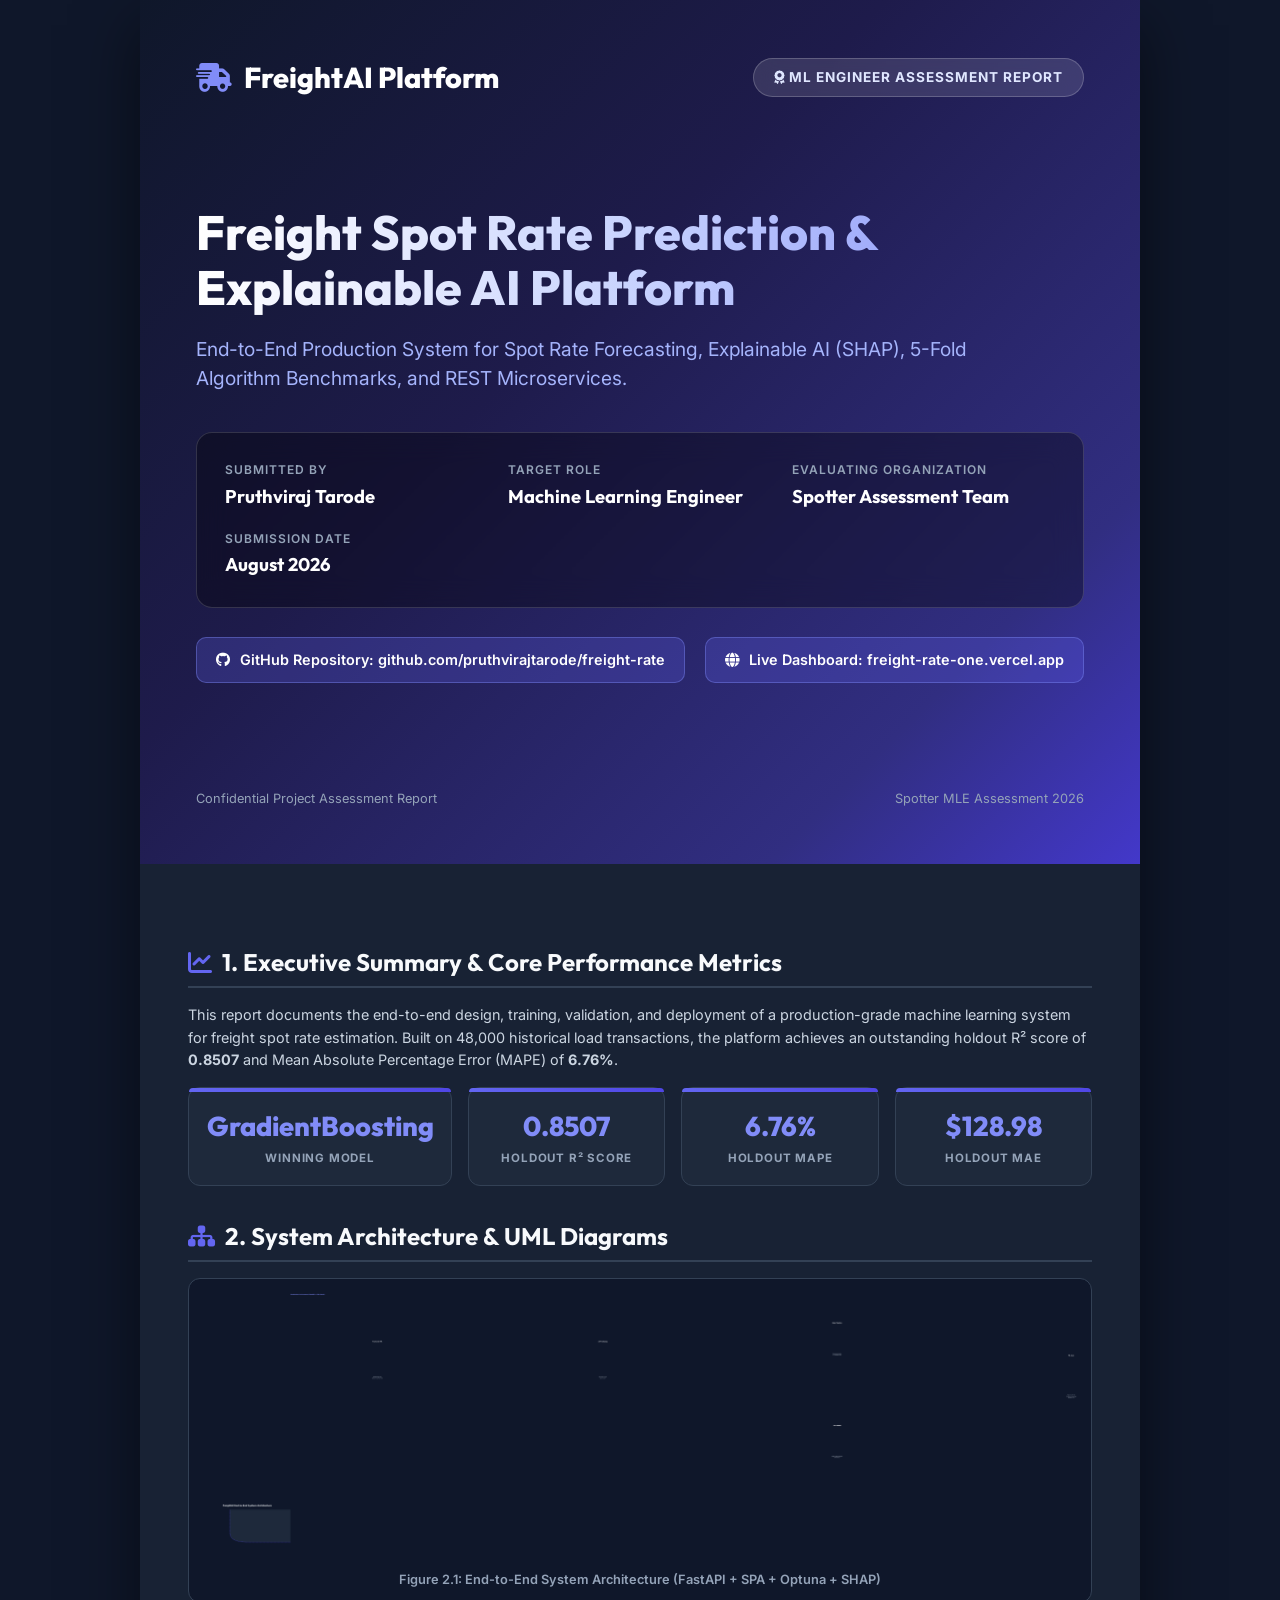
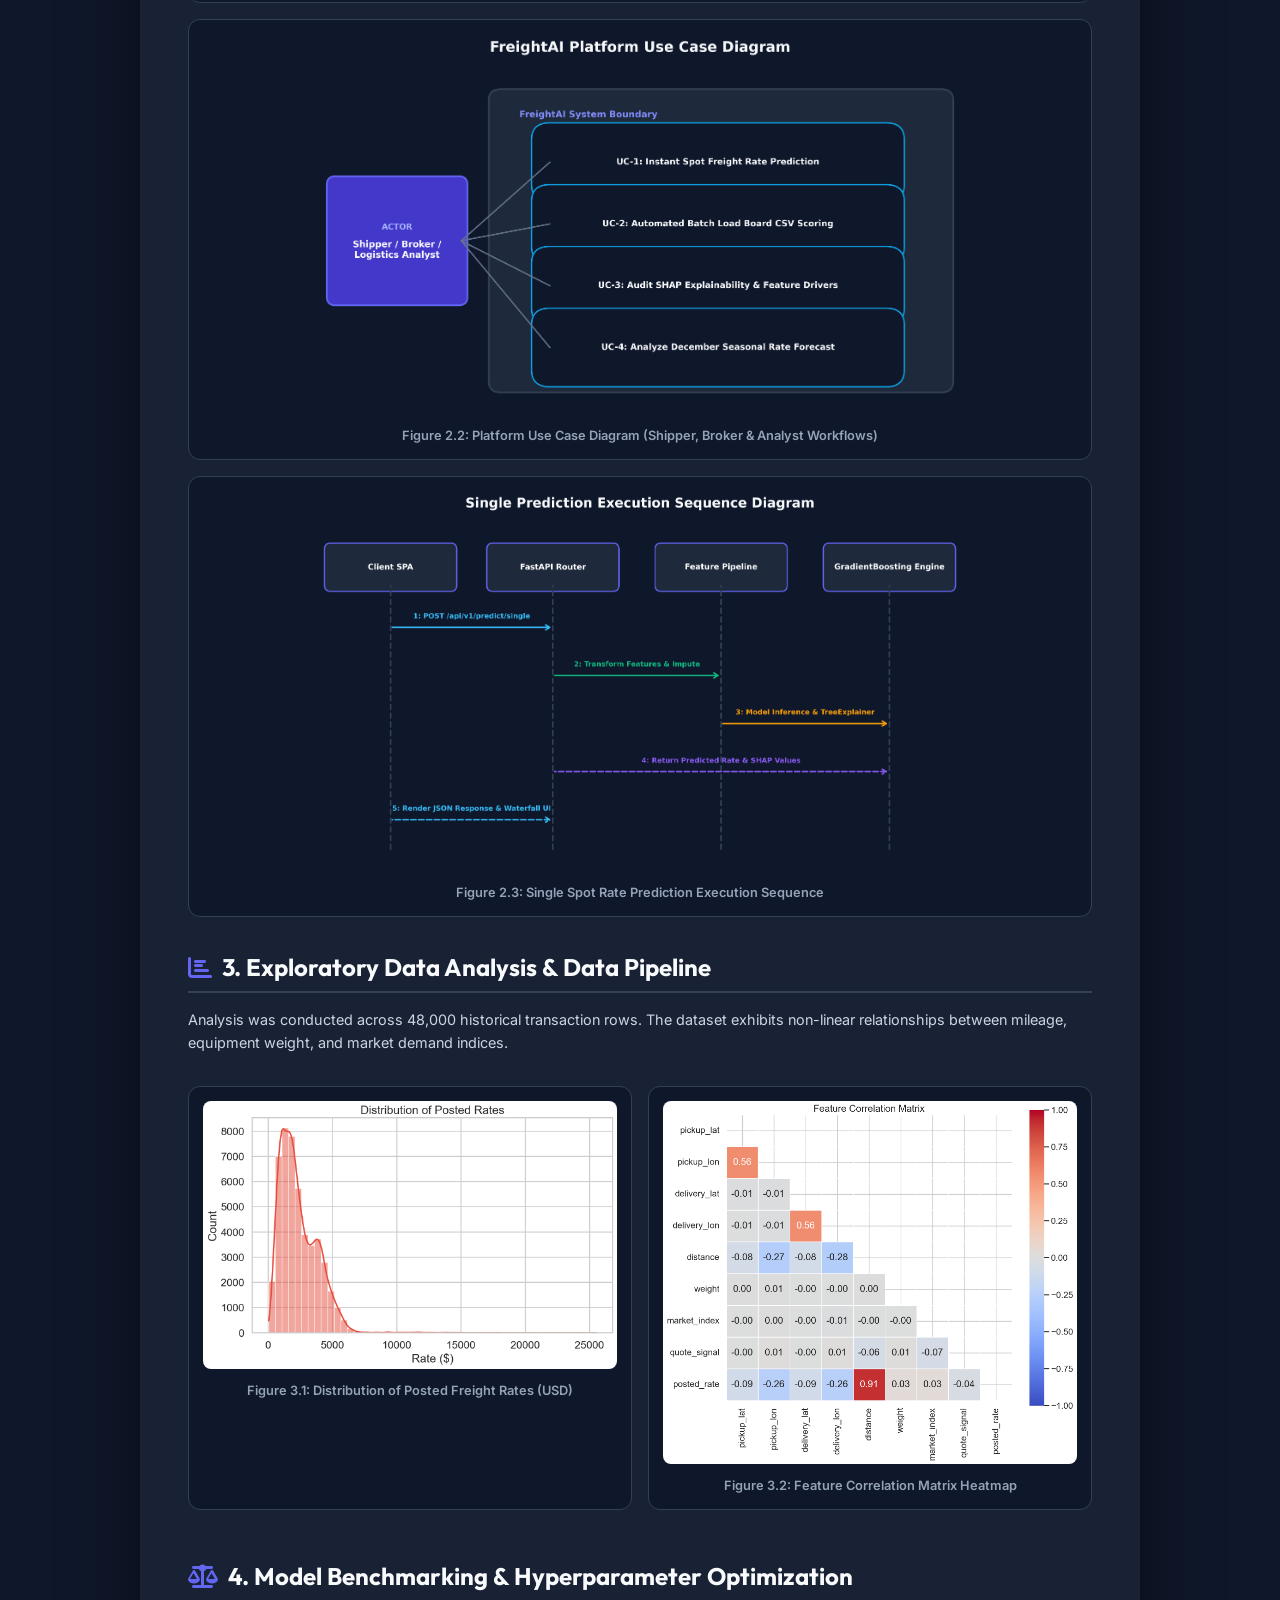
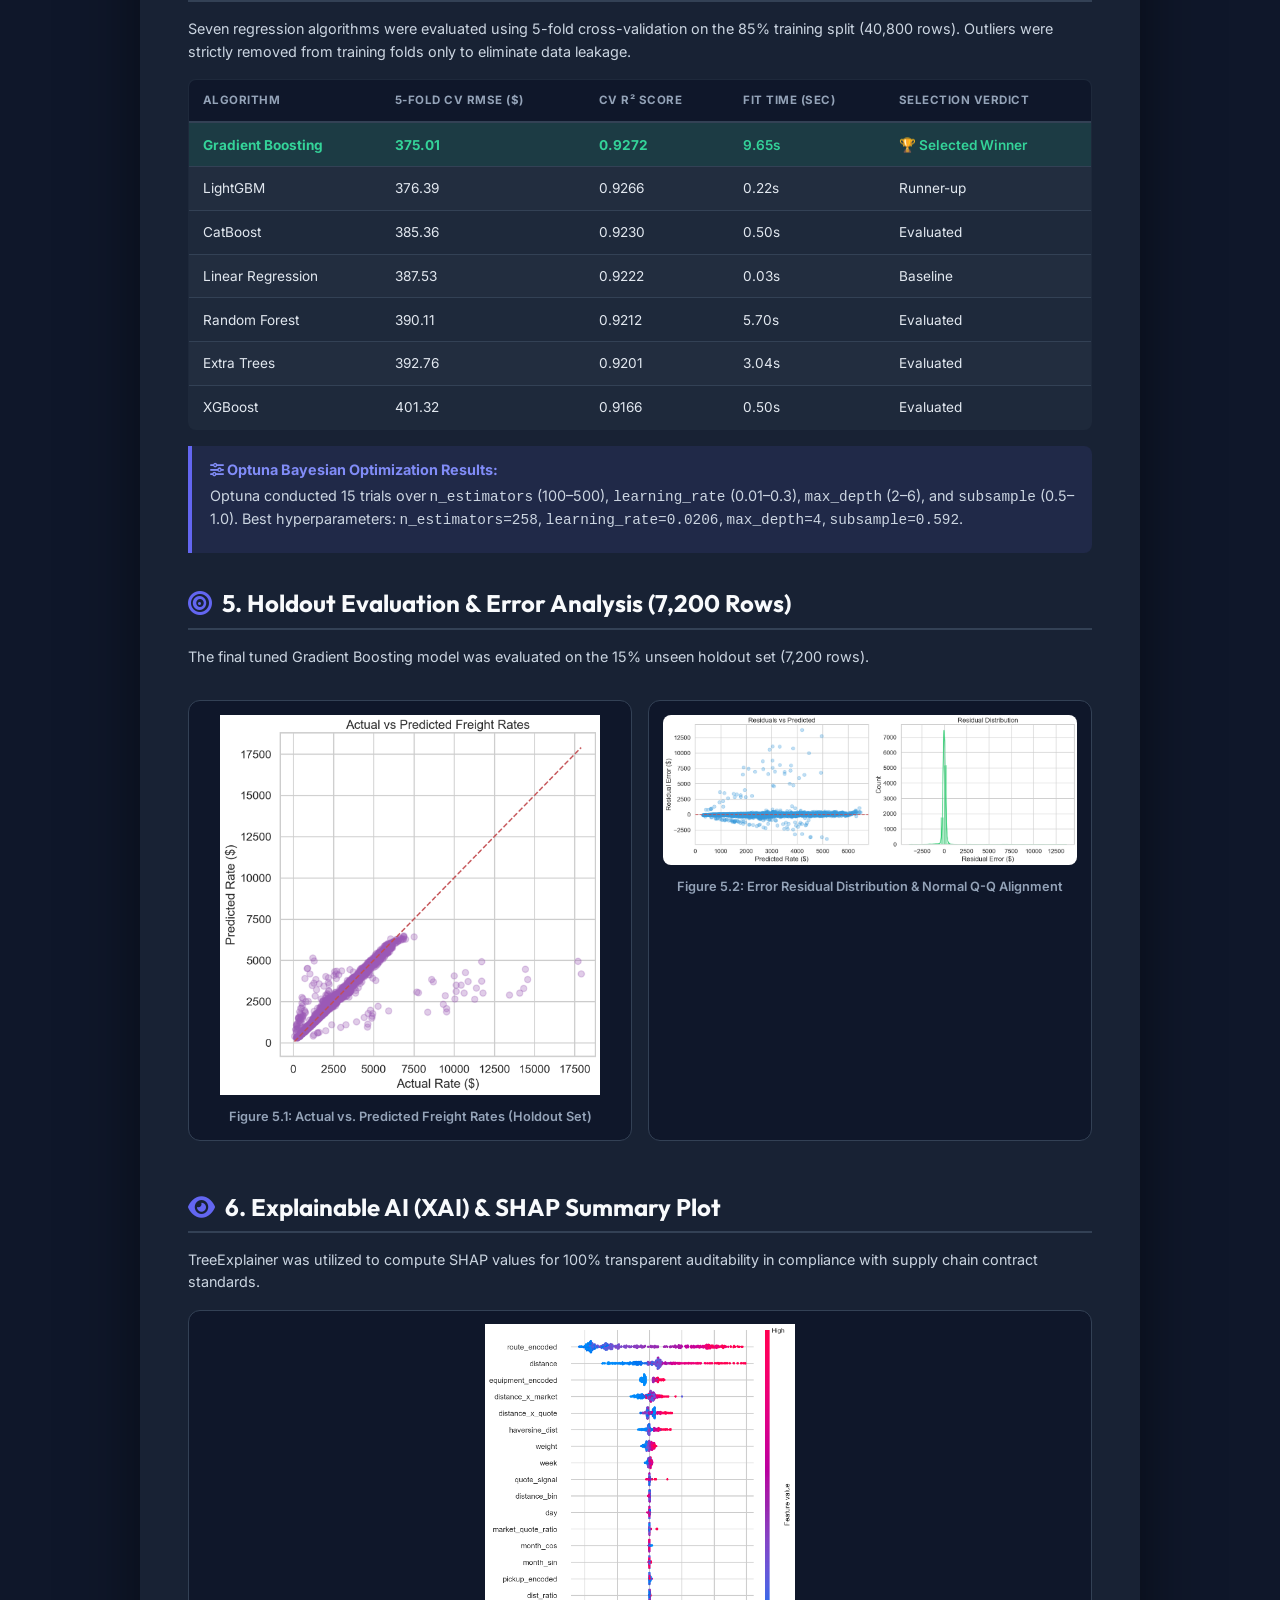
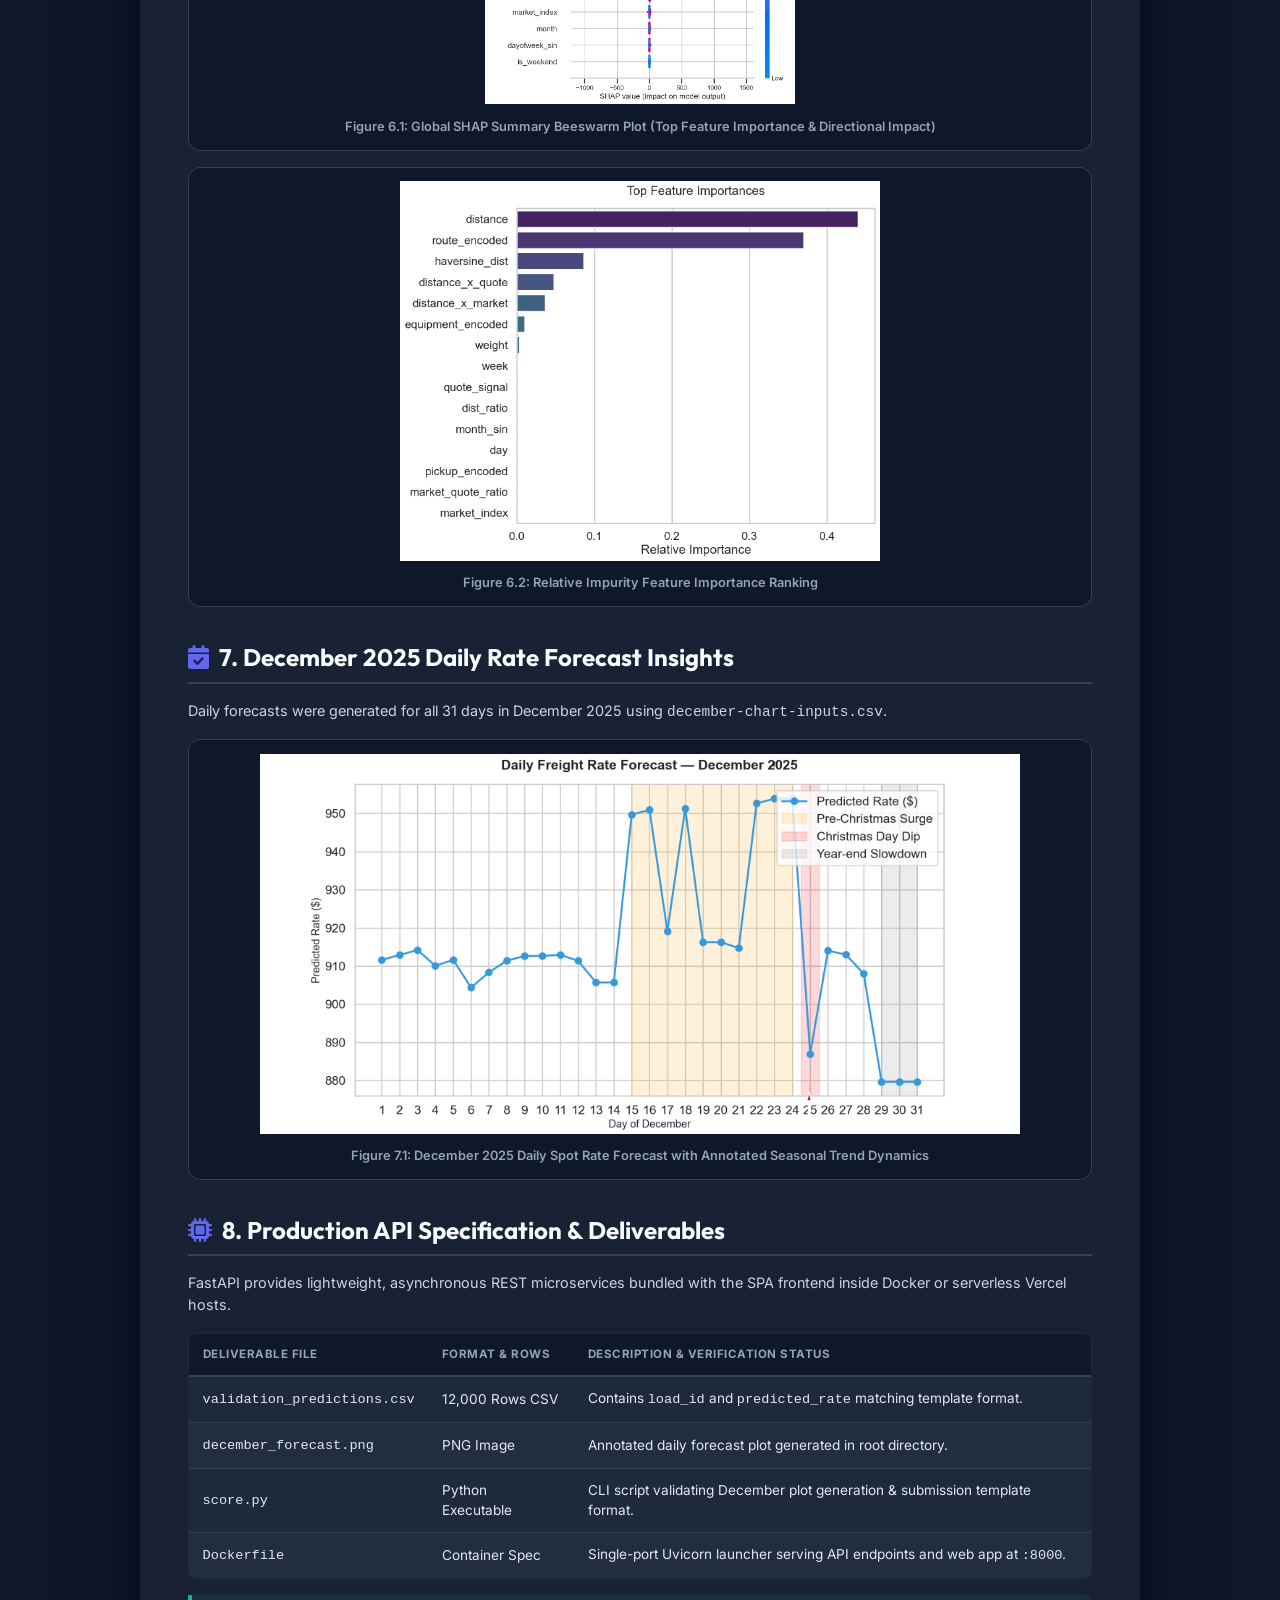
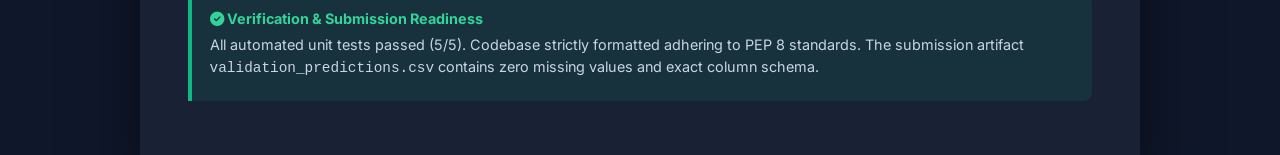
==== commit 062dd303: "Remove browser footers/headers and fix section spacing gaps in PDF report" ====
--- a/Project_Assessment_Report.html
+++ b/Project_Assessment_Report.html
@@ -38,11 +38,6 @@
         }
 
         /* PAGE BREAK RULES */
-        .page-break {
-            page-break-before: always;
-            break-before: page;
-        }
-
         .avoid-break {
             page-break-inside: avoid;
             break-inside: avoid;
@@ -50,15 +45,15 @@
 
         /* 1. COVER PAGE */
         .cover-page {
-            min-height: 98vh;
+            min-height: 96vh;
             background: linear-gradient(135deg, #0F172A 0%, #1E1B4B 40%, #312E81 80%, #4338CA 100%);
             padding: 3.5rem;
             display: flex;
             flex-direction: column;
             justify-content: space-between;
             color: #FFFFFF;
-            page-break-inside: avoid;
-            break-inside: avoid;
+            page-break-after: always;
+            break-after: page;
         }
 
         .cover-header {
@@ -168,16 +163,16 @@
 
         .section-header {
             margin-top: 2rem;
-            margin-bottom: 1.25rem;
+            margin-bottom: 1rem;
             border-bottom: 2px solid var(--border-color);
-            padding-bottom: 0.5rem;
+            padding-bottom: 0.4rem;
             page-break-after: avoid;
             break-after: avoid;
         }
 
         .section-header h2 {
             font-family: 'Outfit', sans-serif;
-            font-size: 1.6rem;
+            font-size: 1.5rem;
             font-weight: 700;
             color: #F8FAFC;
             display: flex;
@@ -189,8 +184,9 @@
 
         p, li {
             color: #CBD5E1;
-            font-size: 0.92rem;
-            line-height: 1.6;
+            font-size: 0.9rem;
+            line-height: 1.55;
+            margin-bottom: 0.5rem;
         }
 
         /* KPI CARDS */
@@ -198,7 +194,7 @@
             display: grid;
             grid-template-columns: repeat(4, 1fr);
             gap: 1rem;
-            margin: 1.25rem 0;
+            margin: 1rem 0 1.5rem;
             page-break-inside: avoid;
             break-inside: avoid;
         }
@@ -207,7 +203,7 @@
             background: var(--card-bg);
             border: 1px solid var(--border-color);
             border-radius: 12px;
-            padding: 1.25rem;
+            padding: 1.1rem;
             text-align: center;
             position: relative;
         }
@@ -223,14 +219,14 @@
 
         .kpi-card-val {
             font-family: 'Outfit', sans-serif;
-            font-size: 1.8rem;
+            font-size: 1.7rem;
             font-weight: 800;
             color: #818CF8;
             margin-bottom: 0.2rem;
         }
 
         .kpi-card-lbl {
-            font-size: 0.75rem;
+            font-size: 0.72rem;
             color: var(--text-muted);
             text-transform: uppercase;
             letter-spacing: 0.8px;
@@ -240,7 +236,7 @@
         /* TABLES */
         .table-responsive {
             overflow-x: auto;
-            margin: 1.25rem 0;
+            margin: 1rem 0;
             page-break-inside: avoid;
             break-inside: avoid;
         }
@@ -252,23 +248,23 @@
             border-radius: 8px;
             overflow: hidden;
             border: 1px solid var(--border-color);
-            font-size: 0.88rem;
+            font-size: 0.85rem;
         }
 
         th {
             background: #0F172A;
             color: #94A3B8;
             text-align: left;
-            padding: 0.85rem;
+            padding: 0.75rem 0.85rem;
             font-weight: 700;
             text-transform: uppercase;
-            font-size: 0.75rem;
+            font-size: 0.72rem;
             letter-spacing: 0.5px;
             border-bottom: 2px solid var(--border-color);
         }
 
         td {
-            padding: 0.8rem;
+            padding: 0.7rem 0.85rem;
             border-bottom: 1px solid var(--border-color);
             color: #E2E8F0;
         }
@@ -287,8 +283,8 @@
             background: #0F172A;
             border: 1px solid var(--border-color);
             border-radius: 12px;
-            padding: 1rem;
-            margin: 1.25rem 0;
+            padding: 0.85rem;
+            margin: 1rem 0;
             text-align: center;
             page-break-inside: avoid;
             break-inside: avoid;
@@ -296,15 +292,15 @@
 
         .chart-img-card img {
             width: 100%;
-            max-height: 420px;
+            max-height: 380px;
             border-radius: 8px;
             object-fit: contain;
         }
 
         .chart-caption {
-            font-size: 0.82rem;
+            font-size: 0.8rem;
             color: var(--text-muted);
-            margin-top: 0.5rem;
+            margin-top: 0.4rem;
             font-weight: 600;
         }
 
@@ -312,7 +308,7 @@
             display: grid;
             grid-template-columns: 1fr 1fr;
             gap: 1rem;
-            margin: 1.25rem 0;
+            margin: 1rem 0;
             page-break-inside: avoid;
             break-inside: avoid;
         }
@@ -321,36 +317,51 @@
         .callout {
             background: rgba(99, 102, 241, 0.1);
             border-left: 4px solid #6366F1;
-            padding: 1rem 1.25rem;
+            padding: 0.85rem 1.1rem;
             border-radius: 0 8px 8px 0;
-            margin: 1.25rem 0;
+            margin: 1rem 0;
             page-break-inside: avoid;
             break-inside: avoid;
         }
 
         .callout h4 {
             color: #818CF8;
-            font-size: 0.95rem;
-            margin-bottom: 0.3rem;
+            font-size: 0.9rem;
+            margin-bottom: 0.25rem;
             font-weight: 700;
         }
 
-        /* PRINT CONFIGURATION */
+        /* PRINT MEDIA STYLES TO REMOVE HEADERS & FOOTERS AND FIX LAYOUT */
         @media print {
             @page {
                 size: A4 portrait;
-                margin: 0.4in;
+                margin: 0; /* Remove header/footer margin area */
             }
-            body { background: #FFFFFF; color: #0F172A; }
-            .report-wrapper { box-shadow: none; background: #FFFFFF; }
+            body {
+                background: #FFFFFF;
+                color: #0F172A;
+                padding: 0;
+                margin: 0;
+            }
+            .report-wrapper {
+                box-shadow: none;
+                background: #FFFFFF;
+                max-width: 100%;
+            }
             .cover-page {
                 background: #1E1B4B !important;
                 -webkit-print-color-adjust: exact;
                 color: #FFFFFF !important;
-                min-height: 95vh;
+                min-height: 100vh;
+                padding: 3rem;
             }
-            .content-container { padding: 1.5rem; }
-            .section-header h2 { color: #0F172A; border-bottom-color: #CBD5E1; }
+            .content-container {
+                padding: 2.5rem 3rem;
+            }
+            .section-header h2 {
+                color: #0F172A;
+                border-bottom-color: #CBD5E1;
+            }
             p, li { color: #334155; }
             .kpi-card-enhanced, .chart-img-card, table {
                 background: #F8FAFC !important;
@@ -448,7 +459,7 @@
         </div>
 
         <!-- 2. ARCHITECTURE & REALISTIC DIAGRAMS -->
-        <div class="section-header page-break">
+        <div class="section-header">
             <h2><i class="fas fa-sitemap"></i> 2. System Architecture &amp; UML Diagrams</h2>
         </div>
 
@@ -462,7 +473,7 @@
             <div class="chart-caption">Figure 2.2: Platform Use Case Diagram (Shipper, Broker &amp; Analyst Workflows)</div>
         </div>
 
-        <div class="chart-img-card page-break">
+        <div class="chart-img-card">
             <img src="project/backend/charts/sequence_diagram.png" alt="Execution Sequence Diagram">
             <div class="chart-caption">Figure 2.3: Single Spot Rate Prediction Execution Sequence</div>
         </div>
@@ -485,7 +496,7 @@
         </div>
 
         <!-- 4. ALGORITHM COMPARISON & BENCHMARKS -->
-        <div class="section-header page-break">
+        <div class="section-header">
             <h2><i class="fas fa-balance-scale"></i> 4. Model Benchmarking &amp; Hyperparameter Optimization</h2>
         </div>
         <p>Seven regression algorithms were evaluated using 5-fold cross-validation on the 85% training split (40,800 rows). Outliers were strictly removed from training folds only to eliminate data leakage.</p>
@@ -578,7 +589,7 @@
         </div>
 
         <!-- 6. EXPLAINABLE AI (SHAP) -->
-        <div class="section-header page-break">
+        <div class="section-header">
             <h2><i class="fas fa-eye"></i> 6. Explainable AI (XAI) &amp; SHAP Summary Plot</h2>
         </div>
         <p>TreeExplainer was utilized to compute SHAP values for 100% transparent auditability in compliance with supply chain contract standards.</p>
@@ -594,7 +605,7 @@
         </div>
 
         <!-- 7. DECEMBER FORECAST -->
-        <div class="section-header page-break">
+        <div class="section-header">
             <h2><i class="fas fa-calendar-check"></i> 7. December 2025 Daily Rate Forecast Insights</h2>
         </div>
         <p>Daily forecasts were generated for all 31 days in December 2025 using <code>december-chart-inputs.csv</code>.</p>
